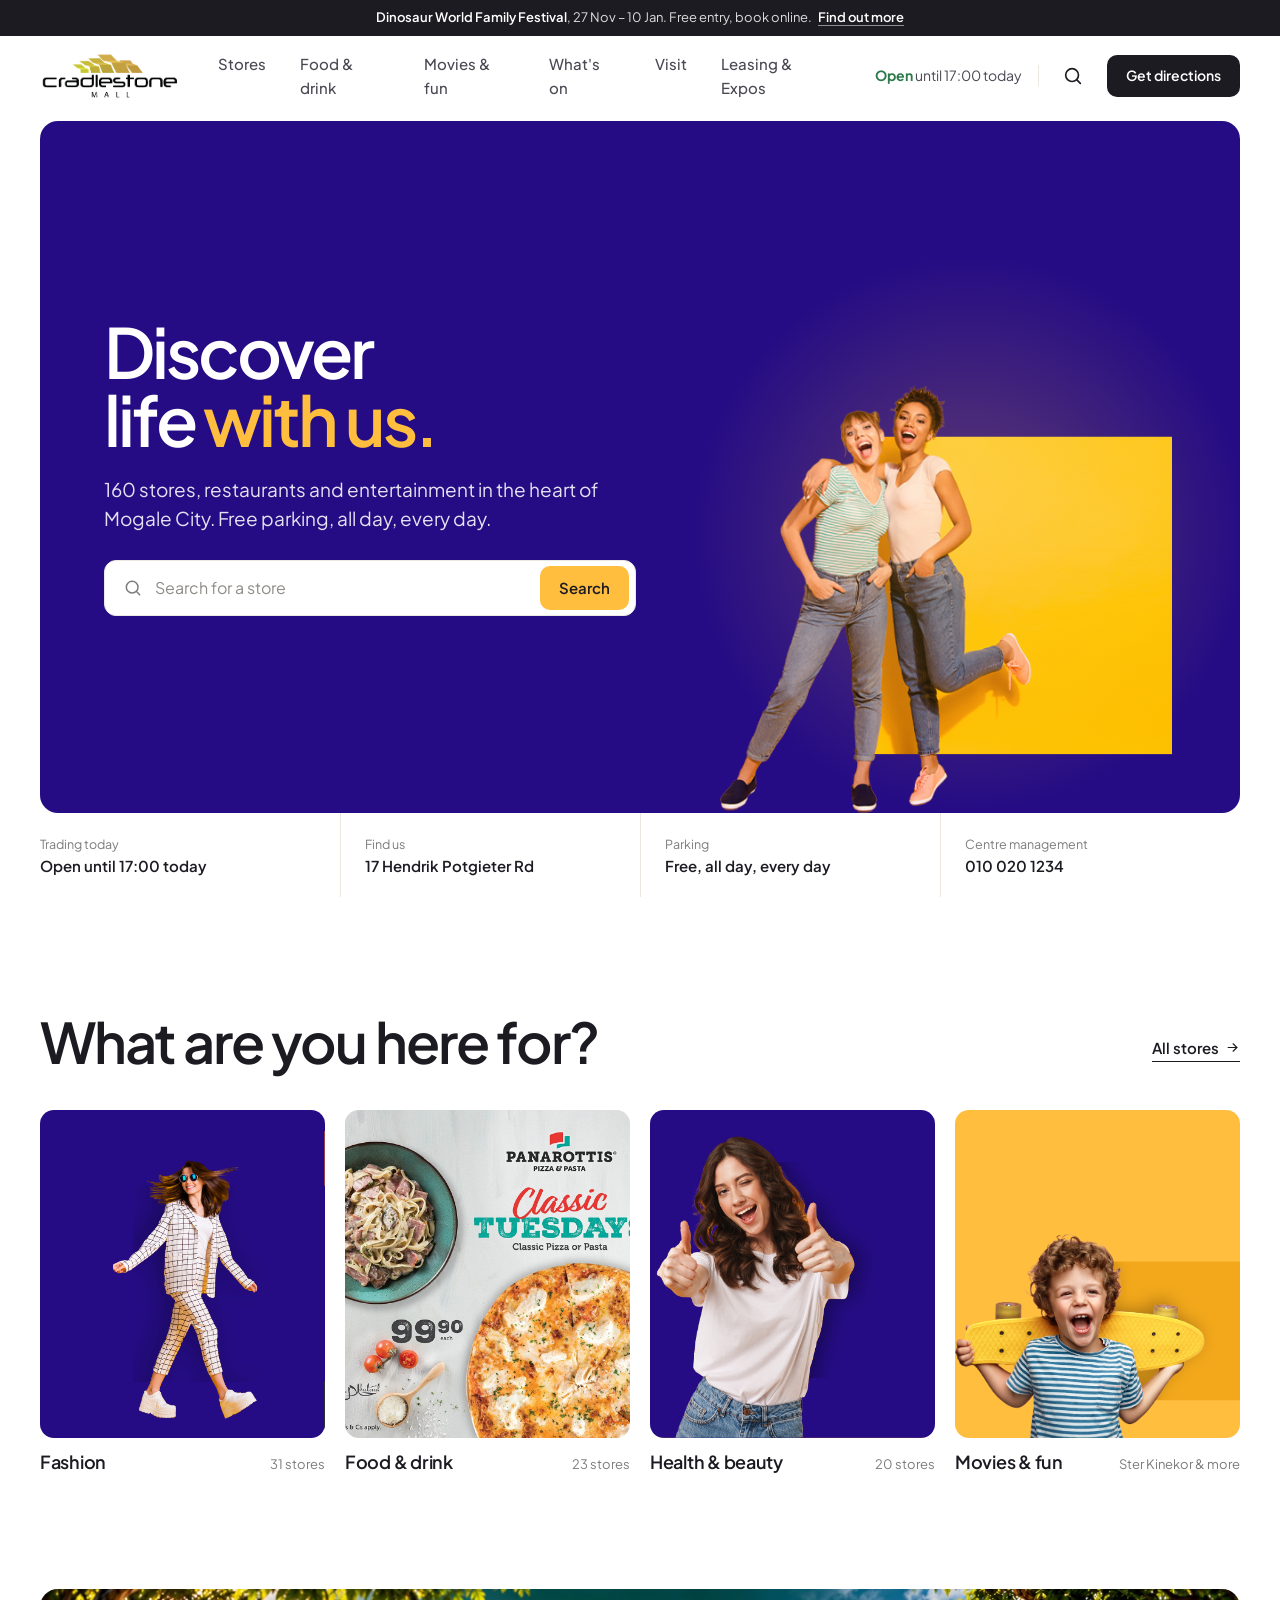
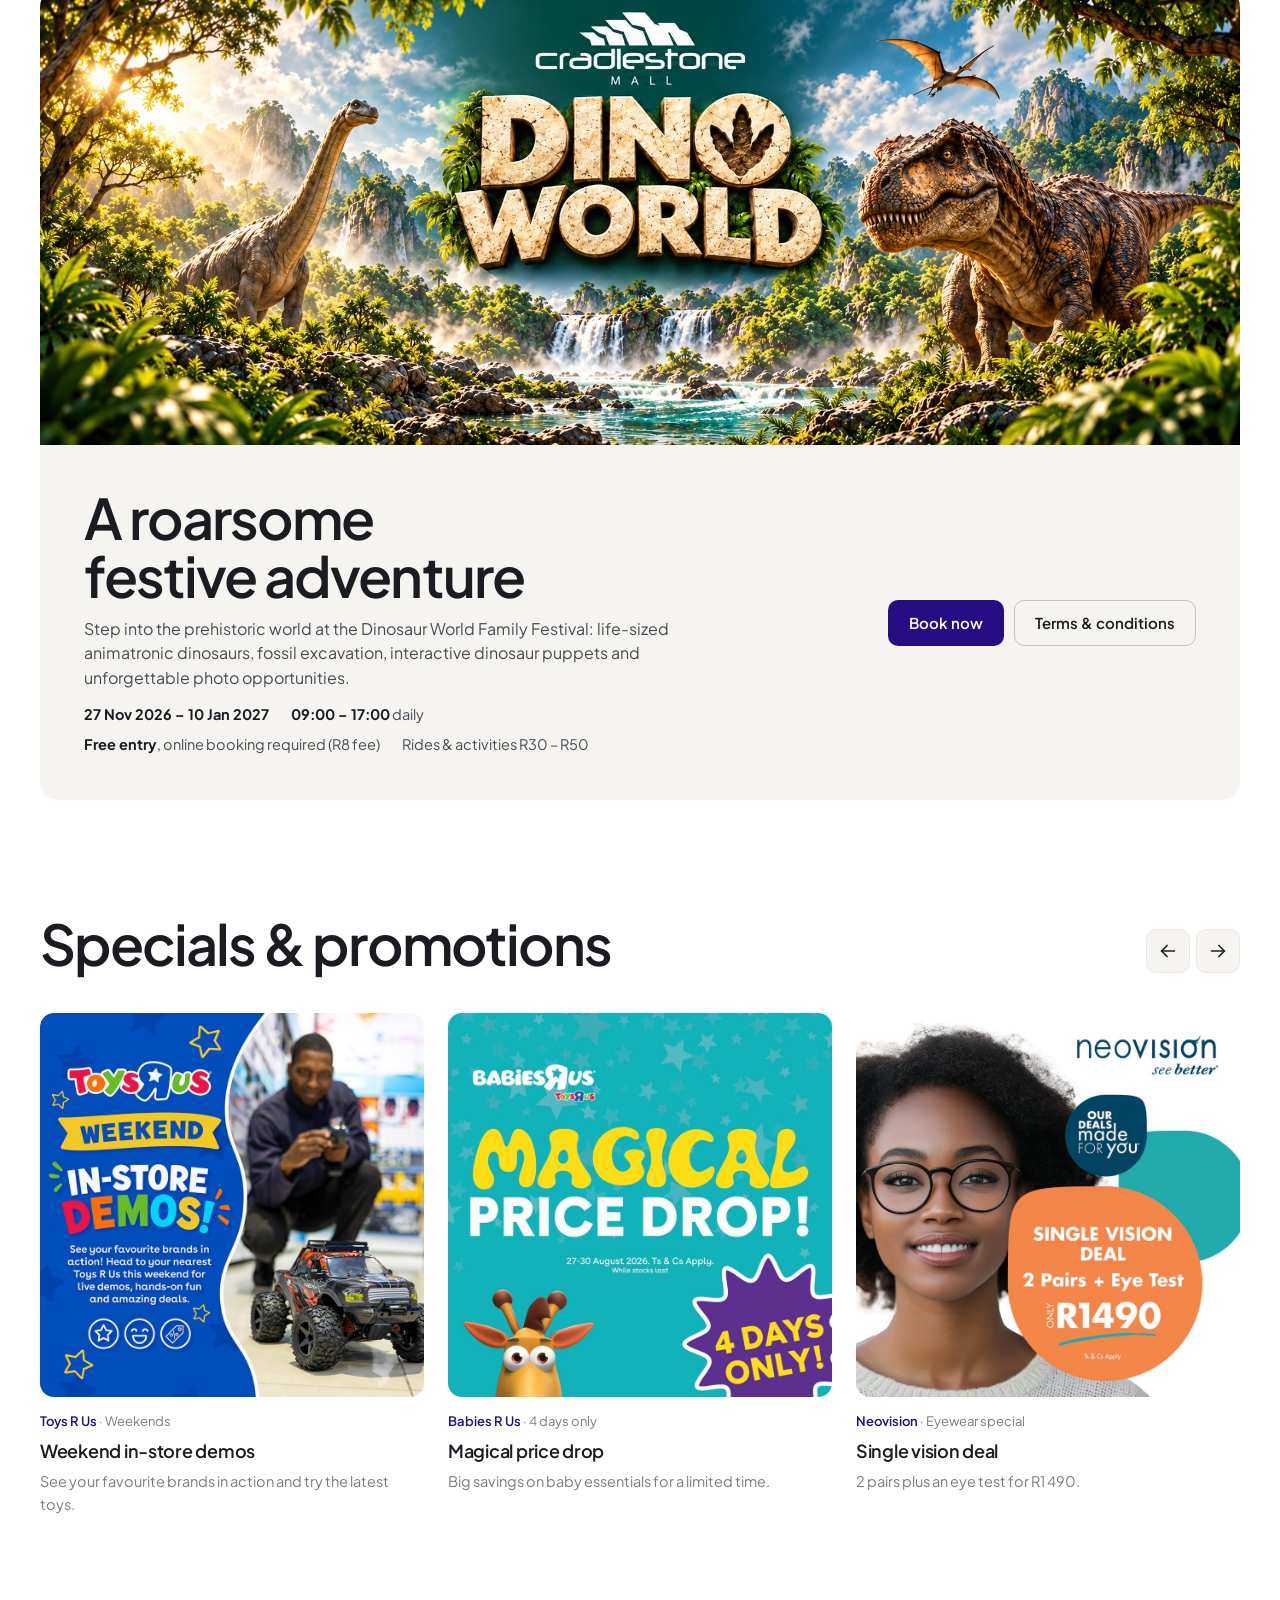
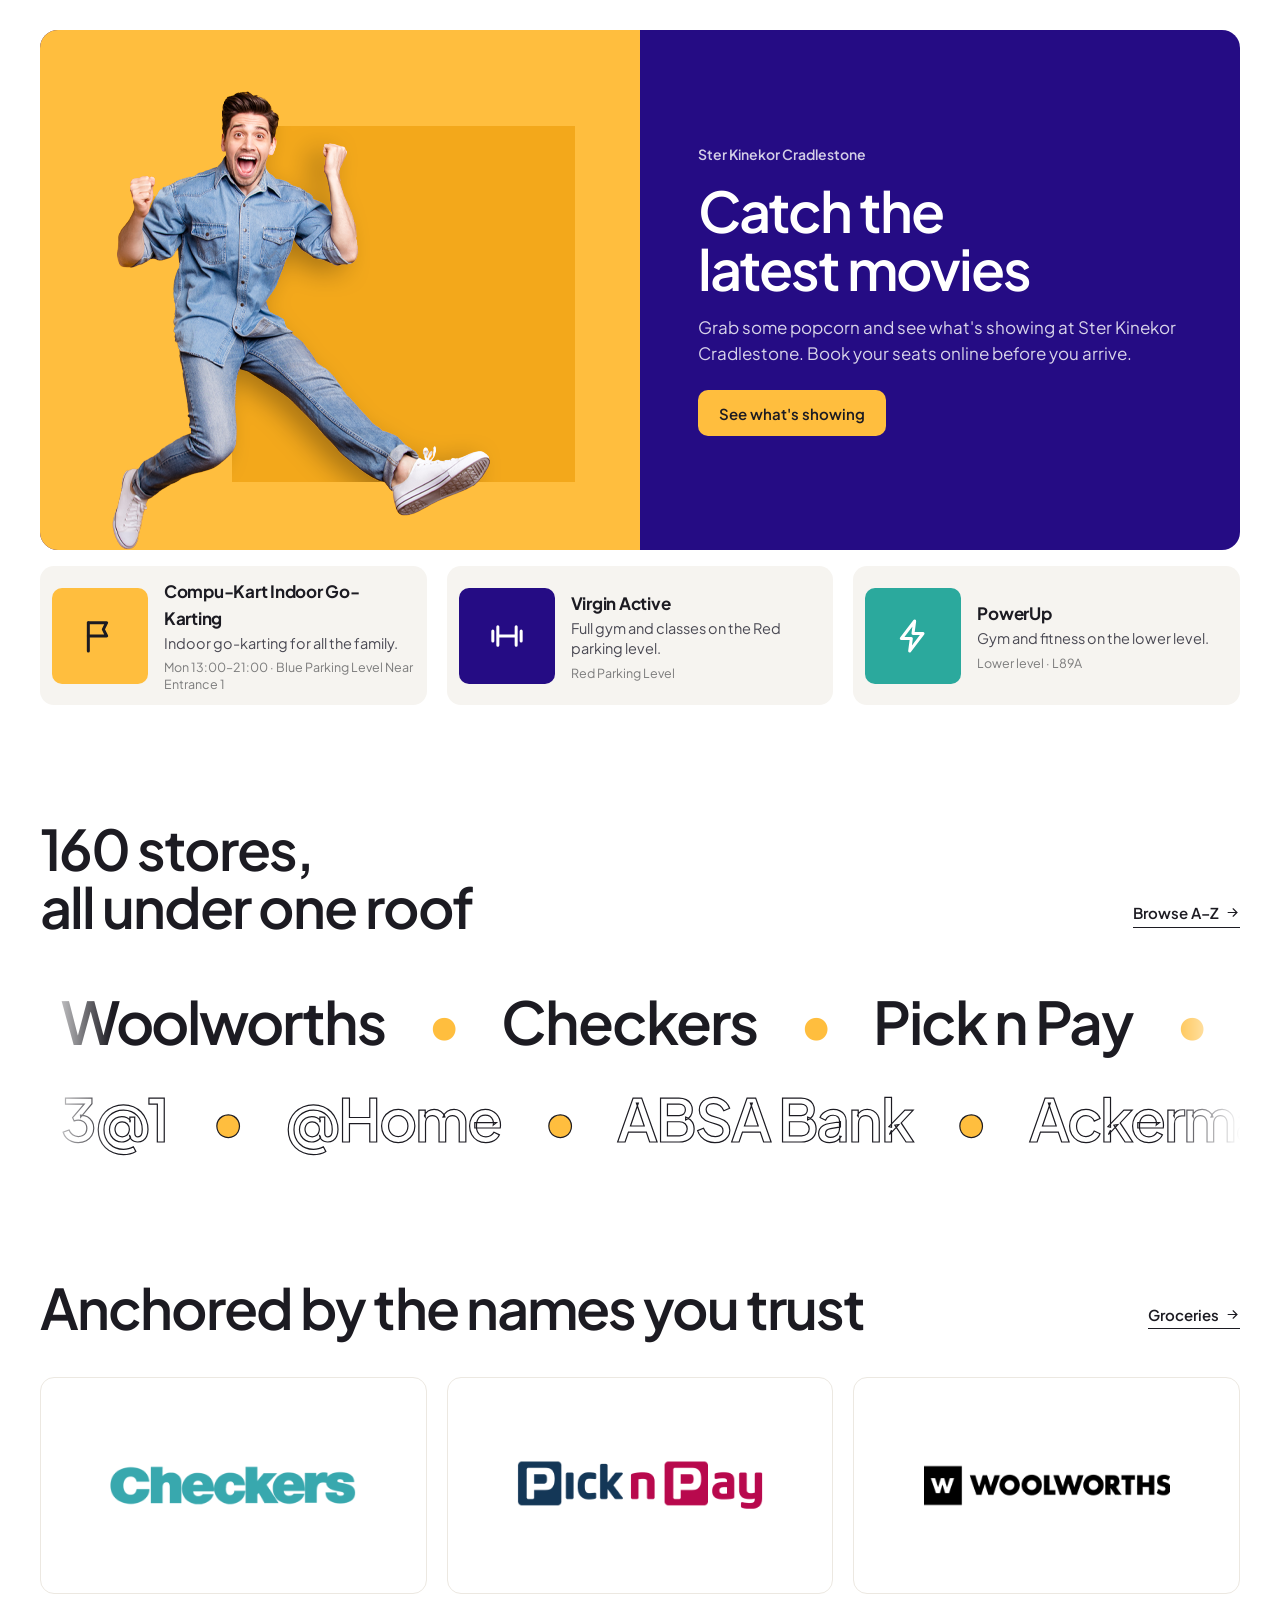
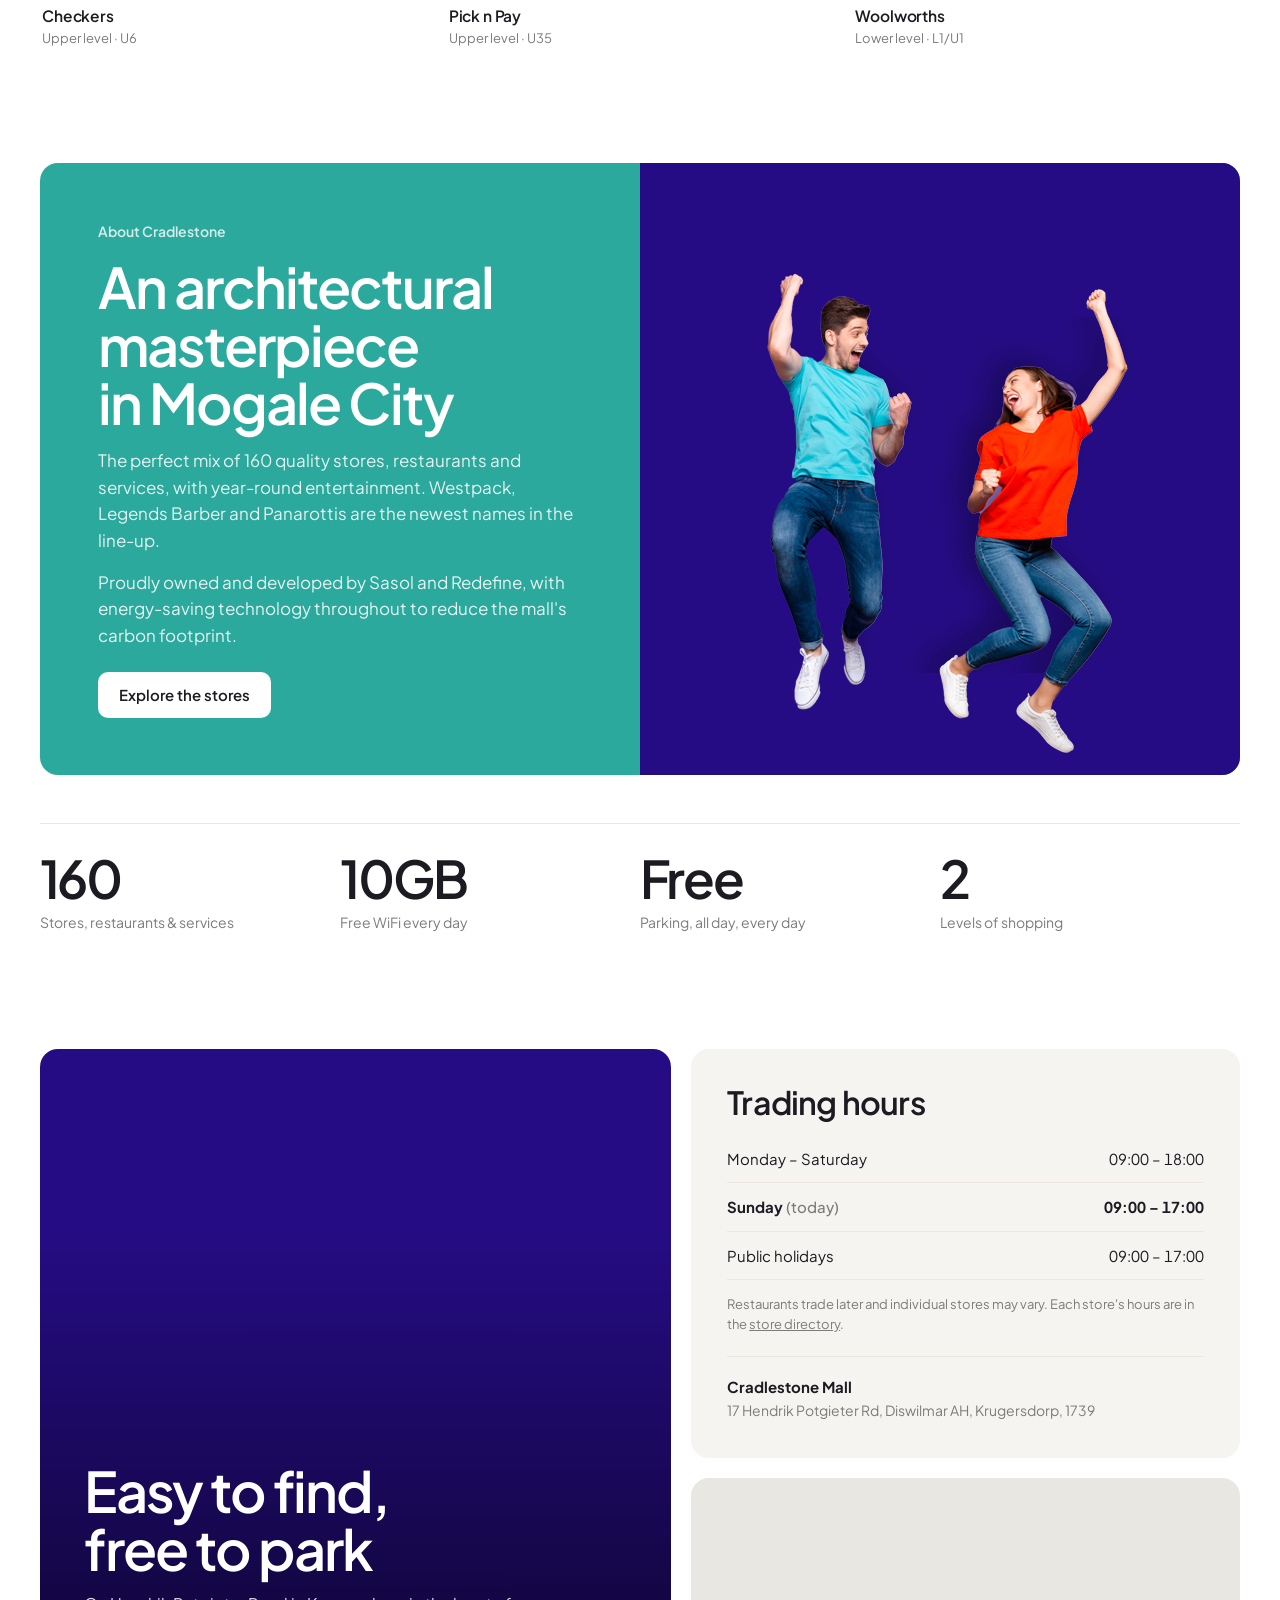
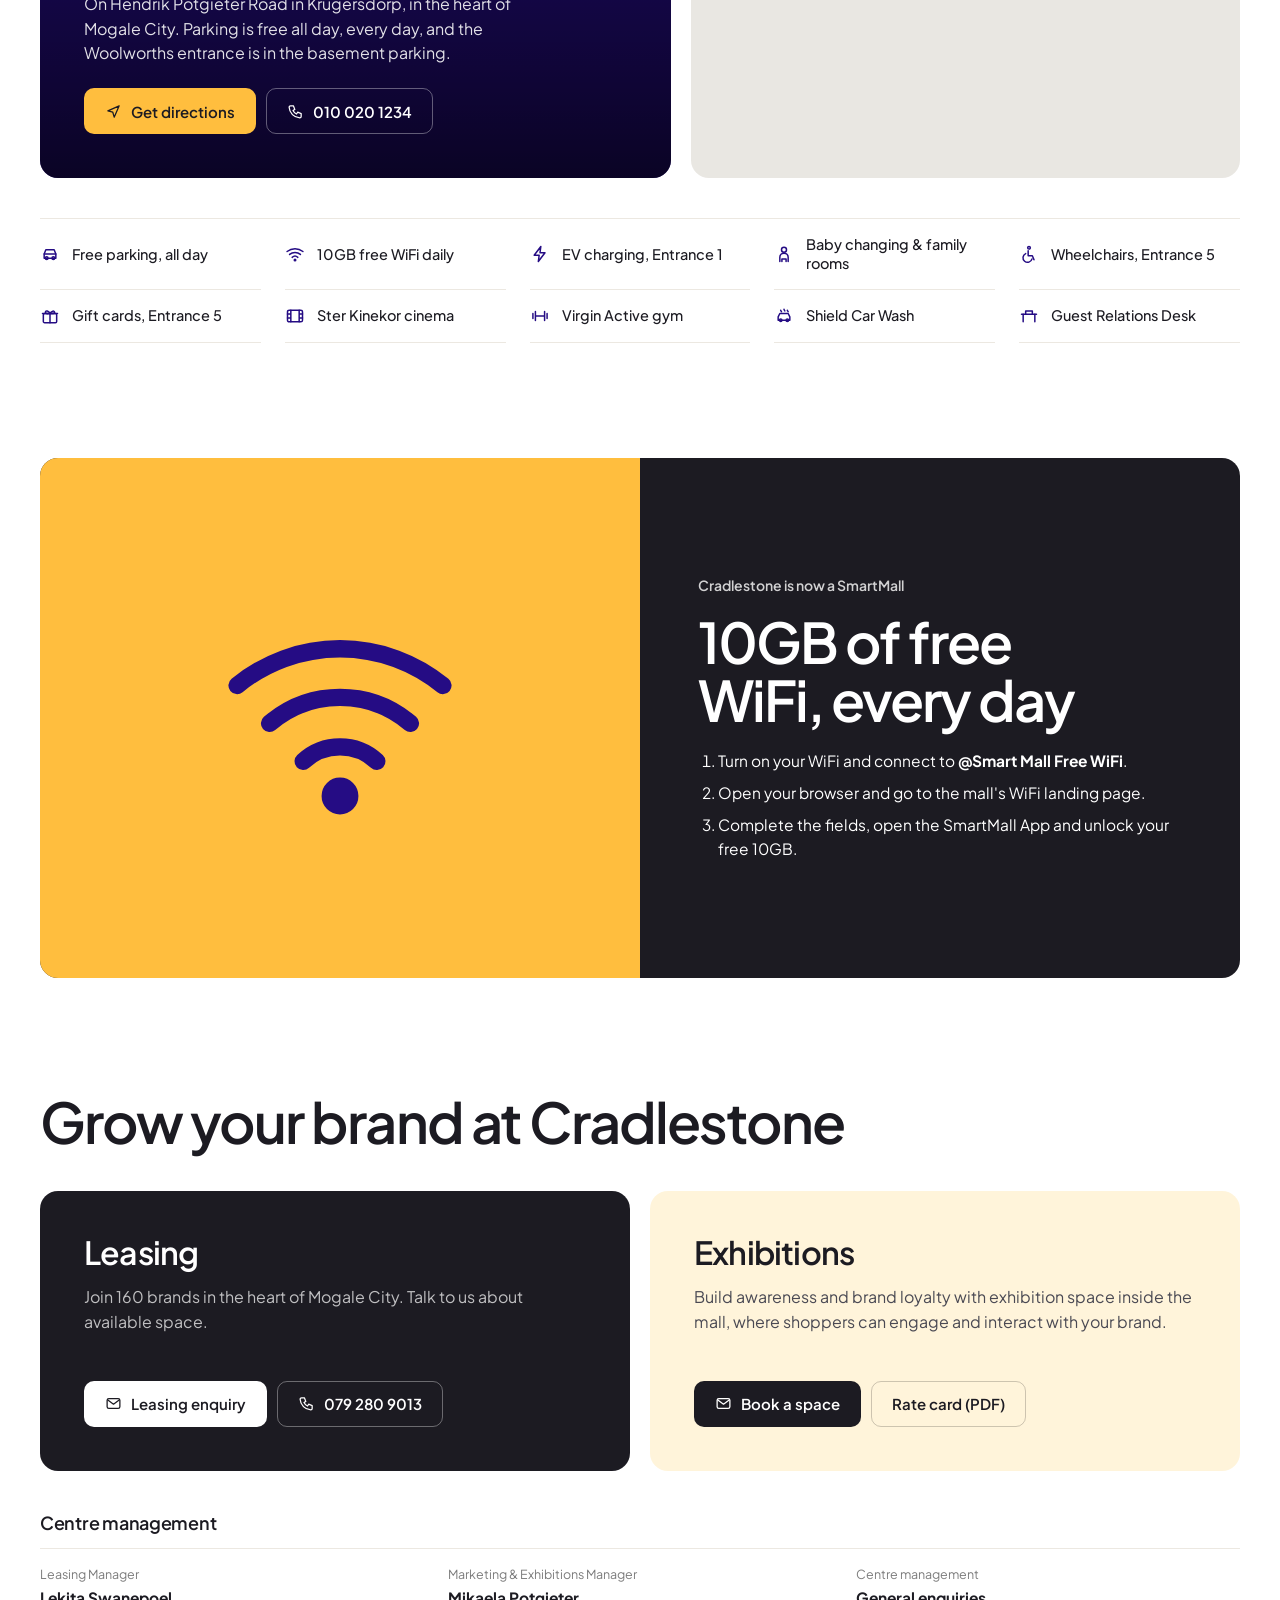
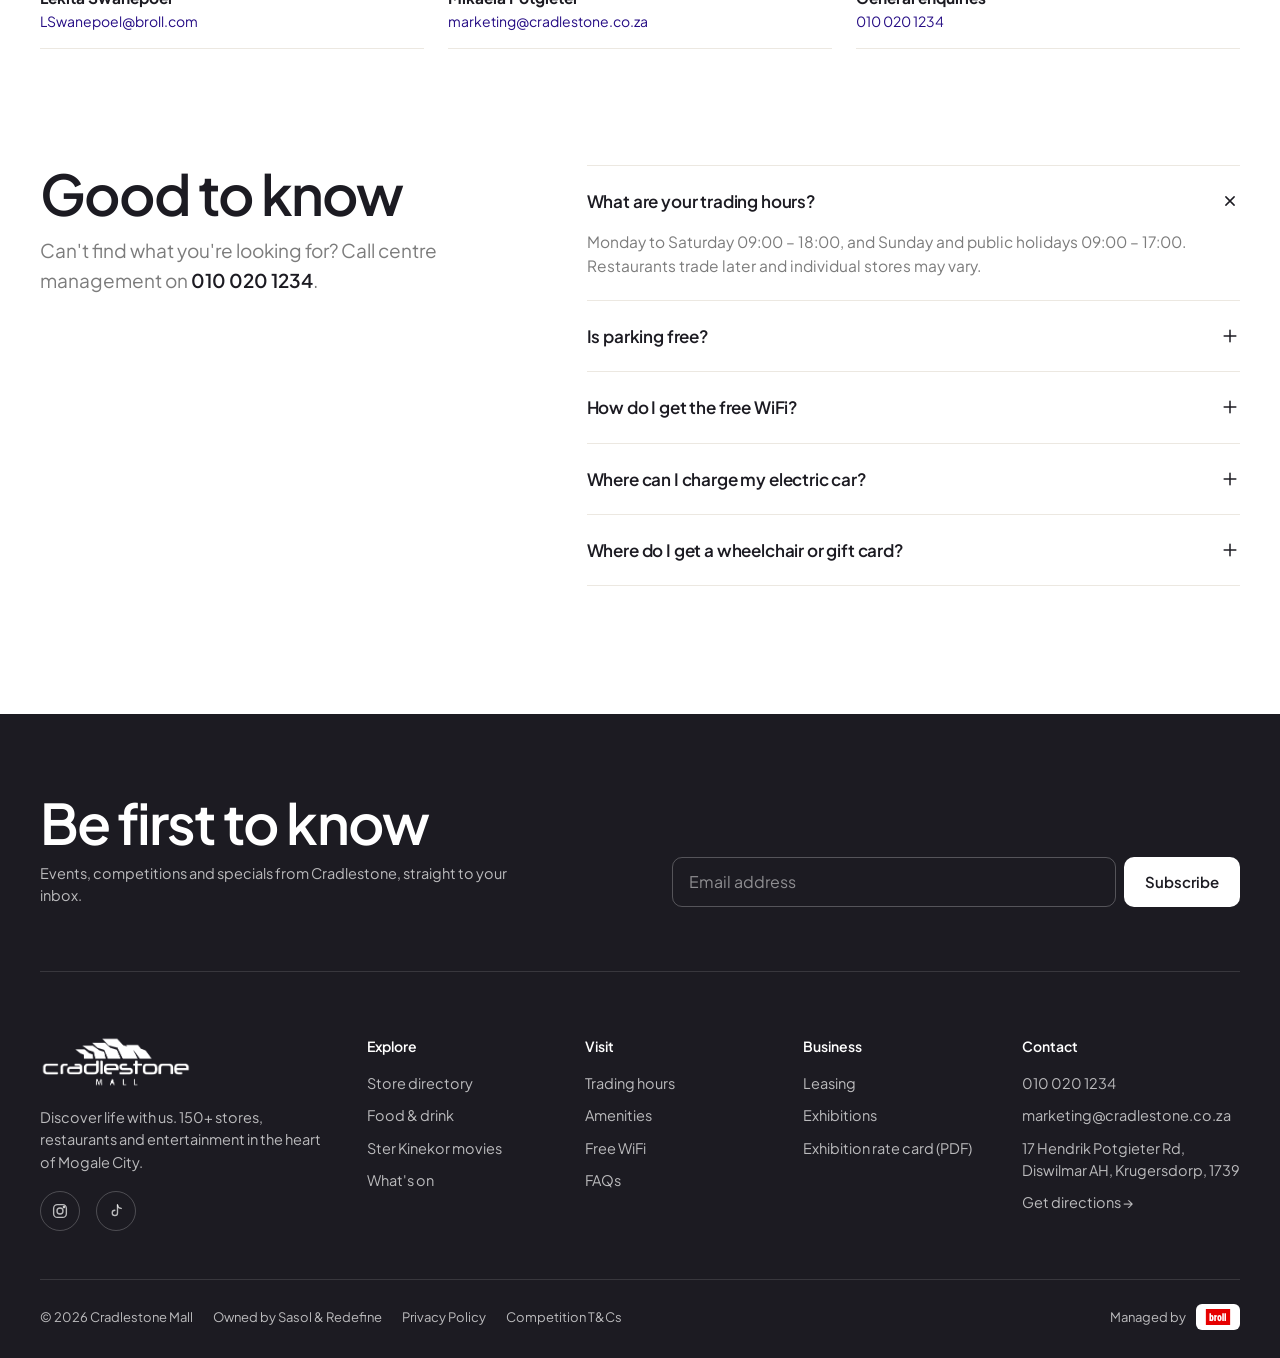
==== index.html @ 7edd3350 "Initial commit" ====
<!doctype html>
<html lang="en-ZA">
<head>
<meta charset="utf-8">
<meta name="viewport" content="width=device-width, initial-scale=1, viewport-fit=cover">
<title>Cradlestone Mall | Discover life with us in Mogale City</title>
<meta name="description" content="Cradlestone Mall in Krugersdorp, Mogale City: 160 stores, restaurants, Ster Kinekor and Virgin Active. Free parking, free WiFi, trading hours, store directory and what's on.">
<meta name="theme-color" content="#FFFFFF">
<link rel="icon" href="assets/brand/favicon.png">
<link rel="preconnect" href="https://fonts.googleapis.com">
<link rel="preconnect" href="https://fonts.gstatic.com" crossorigin>
<link href="https://fonts.googleapis.com/css2?family=Plus+Jakarta+Sans:wght@400;500;600;700&display=swap" rel="stylesheet">
<link rel="stylesheet" href="css/style.css">
<script>document.documentElement.classList.add("js");setTimeout(function(){document.documentElement.classList.add("ready")},1500)</script>
</head>
<body data-page="home">

<main>
  <!-- HERO ---------------------------------------------------------------->
  <section class="hero">
    <div class="wrap">
      <div class="hero-media brand">
        <div class="hero-art"><img src="assets/img/cut-friends-yellow.png" alt="Two friends smiling" fetchpriority="high"></div>
        <div class="hero-copy">
          <h1 class="h-display">Discover life <span class="y">with&nbsp;us.</span></h1>
          <div class="side">
            <p class="lead">160 stores, restaurants and entertainment in the heart of Mogale City. Free parking, all day, every day.</p>
            <div class="hero-search">
              <label class="search-field">
                <i data-i="search"></i>
                <input type="search" placeholder="Search for a store" data-store-search autocomplete="off" aria-label="Search stores">
                <button class="btn btn-yellow" type="button" data-search-go>Search</button>
              </label>
              <div class="results" role="listbox"></div>
            </div>
          </div>
        </div>
      </div>

      <div class="info-row">
        <a href="#visit"><small>Trading today</small><b data-status>Open until 18:00 today</b></a>
        <a href="https://www.google.com/maps/dir/?api=1&destination=Cradlestone+Mall+Krugersdorp" target="_blank" rel="noopener"><small>Find us</small><b>17 Hendrik Potgieter Rd</b></a>
        <a href="#amenities"><small>Parking</small><b>Free, all day, every day</b></a>
        <a href="tel:+27100201234"><small>Centre management</small><b>010 020 1234</b></a>
      </div>
    </div>
  </section>

  <!-- INTENT TILES -------------------------------------------------------->
  <section class="section">
    <div class="wrap">
      <div class="sec-head reveal">
        <h2 class="h-1">What are you here for?</h2>
        <a class="link-arrow" href="stores.html">All stores <i data-i="arrow"></i></a>
      </div>
      <div class="tiles">
        <a class="tile reveal" href="stores.html?cat=Fashion%20%26%20Footwear">
          <div class="img cut c-indigo"><img src="assets/img/cut-fashion-indigo.png" alt="" loading="lazy"></div>
          <div class="body"><h3 class="h-3">Fashion</h3><span class="count" data-count="Fashion & Footwear"></span></div>
        </a>
        <a class="tile reveal" href="stores.html?cat=Food%20%26%20Drink">
          <div class="img"><img src="assets/img/panarottis-tuesdays.jpg" alt="" loading="lazy" style="object-position:30% 60%"></div>
          <div class="body"><h3 class="h-3">Food &amp; drink</h3><span class="count" data-count="Food & Drink"></span></div>
        </a>
        <a class="tile reveal" href="stores.html?cat=Health%20%26%20Beauty">
          <div class="img cut c-indigo"><img src="assets/img/cut-thumbs-indigo.png" alt="" loading="lazy"></div>
          <div class="body"><h3 class="h-3">Health &amp; beauty</h3><span class="count" data-count="Health & Beauty"></span></div>
        </a>
        <a class="tile reveal" href="#play">
          <div class="img cut c-yellow"><img src="assets/img/cut-kid-yellow.png" alt="" loading="lazy"></div>
          <div class="body"><h3 class="h-3">Movies &amp; fun</h3><span class="count">Ster Kinekor &amp; more</span></div>
        </a>
      </div>
    </div>
  </section>

  <!-- DINO WORLD (real event) --------------------------------------------->
  <section class="section" id="dino">
    <div class="wrap">
      <div class="promo-banner reveal">
        <img src="assets/img/dino-world.jpg" alt="Dino World at Cradlestone Mall">
        <div class="row">
          <div style="display:grid;gap:12px">
            <h2 class="h-1">A roarsome festive adventure</h2>
            <p>Step into the prehistoric world at the Dinosaur World Family Festival: life-sized animatronic dinosaurs, fossil excavation, interactive dinosaur puppets and unforgettable photo opportunities.</p>
            <div class="facts"><span><b>27 Nov 2026 – 10 Jan 2027</b></span><span><b>09:00 – 17:00</b> daily</span><span><b>Free entry</b>, online booking required (R8 fee)</span><span>Rides &amp; activities R30 – R50</span></div>
          </div>
          <div class="btns">
            <a class="btn btn-red" href="https://cradlestonemall.co.za/component/content/article/a-roarsome-festive-adventure-awaits?catid=43&amp;Itemid=101" target="_blank" rel="noopener">Book now</a>
            <a class="btn btn-line" href="assets/docs/Cradlestone-Mall_DIno-World_-Terms-Conditions.pdf" target="_blank" rel="noopener">Terms &amp; conditions</a>
          </div>
        </div>
      </div>
    </div>
  </section>

  <!-- WHAT'S ON (promotions) ---------------------------------------------->
  <section class="section" id="whats-on">
    <div class="wrap">
      <div class="sec-head reveal">
        <h2 class="h-1">Specials &amp; promotions</h2>
        <div class="rail-nav">
          <button class="icon-btn" data-rail="-1" aria-label="Previous"><i data-i="arrowL"></i></button>
          <button class="icon-btn" data-rail="1" aria-label="Next"><i data-i="arrow"></i></button>
        </div>
      </div>
      <div class="rail" id="eventsRail"></div>
    </div>
  </section>

  <!-- MOVIES & FUN -------------------------------------------------------->
  <section class="section" id="play">
    <div class="wrap">
      <div class="split indigo reveal">
        <div class="media art c-yellow"><img src="assets/img/cut-jump-yellow.png" alt="" loading="lazy"></div>
        <div class="copy">
          <span class="kicker">Ster Kinekor Cradlestone</span>
          <h2 class="h-1">Catch the latest movies</h2>
          <p>Grab some popcorn and see what's showing at Ster Kinekor Cradlestone. Book your seats online before you arrive.</p>
          <div class="btns"><a class="btn btn-yellow" href="https://movies.sterkinekor.com/program?location=cradlestone" target="_blank" rel="noopener">See what's showing</a></div>
        </div>
      </div>
      <div class="play-grid" id="playGrid" style="margin-top:16px"></div>
    </div>
  </section>

  <!-- STORE NAMES ---------------------------------------------------------->
  <section class="section">
    <div class="wrap">
      <div class="sec-head reveal">
        <h2 class="h-1">160 stores,<br>all under one roof</h2>
        <a class="link-arrow" href="stores.html">Browse A–Z <i data-i="arrow"></i></a>
      </div>
      <div class="names reveal">
        <div class="names-track" id="namesA"></div>
        <div class="names-track rev" id="namesB"></div>
      </div>
    </div>
  </section>

  <!-- ANCHORS ------------------------------------------------------------->
  <section class="section">
    <div class="wrap">
      <div class="sec-head reveal">
        <h2 class="h-1">Anchored by the names you trust</h2>
        <a class="link-arrow" href="stores.html?cat=Groceries%20%26%20Department">Groceries <i data-i="arrow"></i></a>
      </div>
      <div class="store-grid" id="featured"></div>
    </div>
  </section>

  <!-- STORY ---------------------------------------------------------------->
  <section class="section">
    <div class="wrap">
      <div class="split teal rev reveal">
        <div class="media art c-indigo"><img src="assets/img/cut-duo-indigo.png" alt="" loading="lazy"></div>
        <div class="copy">
          <span class="kicker">About Cradlestone</span>
          <h2 class="h-1">An architectural masterpiece in Mogale City</h2>
          <p>The perfect mix of 160 quality stores, restaurants and services, with year-round entertainment. Westpack, Legends Barber and Panarottis are the newest names in the line-up.</p>
          <p>Proudly owned and developed by Sasol and Redefine, with energy-saving technology throughout to reduce the mall's carbon footprint.</p>
          <div class="btns"><a class="btn btn-white" href="stores.html">Explore the stores</a></div>
        </div>
      </div>
      <div class="stats reveal">
        <div class="stat"><div class="n">160</div><div class="l">Stores, restaurants &amp; services</div></div>
        <div class="stat"><div class="n">10GB</div><div class="l">Free WiFi every day</div></div>
        <div class="stat"><div class="n">Free</div><div class="l">Parking, all day, every day</div></div>
        <div class="stat"><div class="n">2</div><div class="l">Levels of shopping</div></div>
      </div>
    </div>
  </section>

  <!-- VISIT --------------------------------------------------------------->
  <section class="section" id="visit">
    <div class="wrap">
      <div class="visit">
        <div class="visit-hero reveal" style="background:var(--red)">
          <h2 class="h-1">Easy to find,<br>free to park</h2>
          <p>On Hendrik Potgieter Road in Krugersdorp, in the heart of Mogale City. Parking is free all day, every day, and the Woolworths entrance is in the basement parking.</p>
          <div class="btns">
            <a class="btn btn-yellow" href="https://www.google.com/maps/dir/?api=1&destination=Cradlestone+Mall+Krugersdorp" target="_blank" rel="noopener"><i data-i="nav"></i>Get directions</a>
            <a class="btn btn-ghost-w" href="tel:+27100201234"><i data-i="phone"></i>010 020 1234</a>
          </div>
        </div>
        <div class="visit-card reveal">
          <h3 class="h-2">Trading hours</h3>
          <table class="hours" id="hoursTable">
            <tr data-days="1,2,3,4,5,6"><td>Monday – Saturday</td><td>09:00 – 18:00</td></tr>
            <tr data-days="0"><td>Sunday</td><td>09:00 – 17:00</td></tr>
            <tr><td>Public holidays</td><td>09:00 – 17:00</td></tr>
          </table>
          <p class="hours-note">Restaurants trade later and individual stores may vary. Each store's hours are in the <a href="stores.html" style="text-decoration:underline">store directory</a>.</p>
          <div class="addr"><b>Cradlestone Mall</b><span>17 Hendrik Potgieter Rd, Diswilmar AH, Krugersdorp, 1739</span></div>
        </div>
        <div class="map reveal">
          <iframe title="Map of Cradlestone Mall" loading="lazy" referrerpolicy="no-referrer-when-downgrade" src="https://www.google.com/maps?q=Cradlestone+Mall,+Krugersdorp&amp;output=embed"></iframe>
        </div>
      </div>

      <div class="amenities reveal" id="amenities">
        <div class="amenity"><i data-i="car"></i>Free parking, all day</div>
        <div class="amenity"><i data-i="wifi"></i>10GB free WiFi daily</div>
        <div class="amenity"><i data-i="bolt"></i>EV charging, Entrance 1</div>
        <div class="amenity"><i data-i="baby"></i>Baby changing &amp; family rooms</div>
        <div class="amenity"><i data-i="wheel"></i>Wheelchairs, Entrance 5</div>
        <div class="amenity"><i data-i="gift"></i>Gift cards, Entrance 5</div>
        <div class="amenity"><i data-i="film"></i>Ster Kinekor cinema</div>
        <div class="amenity"><i data-i="gym"></i>Virgin Active gym</div>
        <div class="amenity"><i data-i="wash"></i>Shield Car Wash</div>
        <div class="amenity"><i data-i="desk"></i>Guest Relations Desk</div>
      </div>
    </div>
  </section>

  <!-- WIFI ---------------------------------------------------------------->
  <section class="section" id="wifi">
    <div class="wrap">
      <div class="split charcoal reveal">
        <div class="media" style="background:var(--yellow);display:grid;place-items:center;min-height:320px">
          <svg class="big-icon" viewBox="0 0 24 24" fill="none" stroke="currentColor" stroke-width="1.6" stroke-linecap="round" stroke-linejoin="round" aria-hidden="true"><path d="M2.5 9a15 15 0 0 1 19 0"/><path d="M5.5 12.5a10 10 0 0 1 13 0"/><path d="M8.6 16a5 5 0 0 1 6.8 0"/><circle cx="12" cy="19.2" r=".9" fill="currentColor"/></svg>
        </div>
        <div class="copy">
          <span class="kicker">Cradlestone is now a SmartMall</span>
          <h2 class="h-1">10GB of free WiFi, every day</h2>
          <ol class="steps">
            <li>Turn on your WiFi and connect to <b>@Smart Mall Free WiFi</b>.</li>
            <li>Open your browser and go to the mall's WiFi landing page.</li>
            <li>Complete the fields, open the SmartMall App and unlock your free 10GB.</li>
          </ol>
        </div>
      </div>
    </div>
  </section>

  <!-- BUSINESS ------------------------------------------------------------>
  <section class="section" id="business">
    <div class="wrap">
      <div class="sec-head reveal"><h2 class="h-1">Grow your brand at Cradlestone</h2></div>
      <div class="biz">
        <div class="biz-card lease reveal">
          <h3 class="h-2">Leasing</h3>
          <p>Join 160 brands in the heart of Mogale City. Talk to us about available space.</p>
          <div class="contact">
            <a class="btn btn-white" href="mailto:LSwanepoel@broll.com"><i data-i="mail"></i>Leasing enquiry</a>
            <a class="btn btn-ghost-w" href="tel:+27792809013"><i data-i="phone"></i>079 280 9013</a>
          </div>
        </div>
        <div class="biz-card expo reveal">
          <h3 class="h-2">Exhibitions</h3>
          <p>Build awareness and brand loyalty with exhibition space inside the mall, where shoppers can engage and interact with your brand.</p>
          <div class="contact">
            <a class="btn btn-ink" href="mailto:marketing@cradlestone.co.za"><i data-i="mail"></i>Book a space</a>
            <a class="btn btn-line" href="https://cradlestonemall.co.za/images/Exhibition%20Rates.pdf" target="_blank" rel="noopener">Rate card (PDF)</a>
          </div>
        </div>
      </div>
      <div class="team reveal">
        <h3 class="h-3">Centre management</h3>
        <div class="team-grid" style="grid-template-columns:repeat(auto-fit,minmax(240px,1fr))">
          <a href="mailto:LSwanepoel@broll.com"><small>Leasing Manager</small><b>Lekita Swanepoel</b><span>LSwanepoel@broll.com</span></a>
          <a href="mailto:marketing@cradlestone.co.za"><small>Marketing &amp; Exhibitions Manager</small><b>Mikaela Potgieter</b><span>marketing@cradlestone.co.za</span></a>
          <a href="tel:+27100201234"><small>Centre management</small><b>General enquiries</b><span>010 020 1234</span></a>
        </div>
      </div>
    </div>
  </section>

  <!-- FAQ ----------------------------------------------------------------->
  <section class="section" id="faq">
    <div class="wrap faq-wrap">
      <div class="reveal" style="display:flex;flex-direction:column;gap:14px">
        <h2 class="h-1">Good to know</h2>
        <p class="lead">Can't find what you're looking for? Call centre management on <a href="tel:+27100201234" style="color:var(--ink);font-weight:600">010 020 1234</a>.</p>
      </div>
      <div class="faq reveal">
        <details open><summary>What are your trading hours?<i data-i="plus"></i></summary><p>Monday to Saturday 09:00 – 18:00, and Sunday and public holidays 09:00 – 17:00. Restaurants trade later and individual stores may vary.</p></details>
        <details><summary>Is parking free?<i data-i="plus"></i></summary><p>Yes. Parking is free all day, every day. The Woolworths entrance is in the basement parking.</p></details>
        <details><summary>How do I get the free WiFi?<i data-i="plus"></i></summary><p>Connect to "@Smart Mall Free WiFi", open the landing page in your browser, complete the fields and unlock 10GB of free data a day in the SmartMall App.</p></details>
        <details><summary>Where can I charge my electric car?<i data-i="plus"></i></summary><p>The EV charging unit is at Entrance 1. It offers AC and DC charging, is powered by Jaguar and suits all electric cars.</p></details>
        <details><summary>Where do I get a wheelchair or gift card?<i data-i="plus"></i></summary><p>Both are at the Guest Relations Desk at Entrance 5. Gift cards are sold Monday to Sunday, 09:00 – 16:00.</p></details>
      </div>
    </div>
  </section>
</main>

<script src="js/data.js"></script>
<script>
/* Specials & promotions: real promo artwork from the current site (most carry Aug–Oct 2026 dates) */
window.GA_EVENTS = [
  { tag: 'Toys R Us', title: 'Weekend in-store demos', date: 'Weekends', text: 'See your favourite brands in action and try the latest toys.', img: 'assets/promos/toysrus-demos.jpg', q: 'toys' },
  { tag: 'Babies R Us', title: 'Magical price drop', date: '4 days only', text: 'Big savings on baby essentials for a limited time.', img: 'assets/promos/babiesrus-magical.jpg', q: 'babies' },
  { tag: 'Neovision', title: 'Single vision deal', date: 'Eyewear special', text: '2 pairs plus an eye test for R1 490.', img: 'assets/promos/neovision-single.jpg', q: 'neovision' },
  { tag: 'Trappers', title: 'Get 20% off all Merrell footwear', date: 'Outdoor', text: 'And stand a chance to win an additional pair.', img: 'assets/promos/merrell.jpg', q: 'trappers' },
  { tag: 'Trappers', title: 'Up to 40% off Stanley', date: 'Outdoor', text: 'Gear up for your next adventure.', img: 'assets/promos/stanley.jpg', q: 'trappers' },
  { tag: 'The Crazy Store', title: 'Quality crafts at crazy prices', date: 'Crafts & art', text: 'Paint, crayons and craft supplies for less.', img: 'assets/promos/crazy-store.jpg', q: 'crazy' },
];
</script>
<script src="js/main.js"></script>
<script>
(function () {
  const S = window.GA_STORES, I = window.GA_ICON, st = window.GA_STATUS();
  const by = n => S.find(s => s.name === n);
  const pick = names => names.map(by).filter(Boolean);
  const where = s => /^[ULF]\d/i.test(s.shop) ? [s.level, s.shop].filter(Boolean).join(' · ') : (s.shop || s.level);
  document.querySelectorAll('[data-count]').forEach(el => { el.textContent = S.filter(s => s.cat === el.dataset.count).length + ' stores'; });

  // promotions
  const rail = document.getElementById('eventsRail');
  rail.innerHTML = GA_EVENTS.map(e => `
    <a class="event promo" href="stores.html?q=${encodeURIComponent(e.q)}">
      <div class="img"><img src="${e.img}" alt="" loading="lazy"></div>
      <span class="kicker"><b>${e.tag}</b> · ${e.date}</span>
      <h3 class="h-3">${e.title}</h3>
      <p>${e.text}</p>
    </a>`).join('');
  document.querySelectorAll('[data-rail]').forEach(b => b.addEventListener('click', () => { const c = rail.firstElementChild, gap = parseFloat(getComputedStyle(rail).columnGap) || 0; rail.scrollBy({ left: +b.dataset.rail * (c.offsetWidth + gap), behavior: 'smooth' }); }));

  // entertainment
  const play = [
    ['Compu-Kart Indoor Go-Karting', 'Indoor go-karting for all the family.', 'flag', 'yellow'],
    ['Virgin Active', 'Full gym and classes on the Red parking level.', 'gym', ''],
    ['PowerUp', 'Gym and fitness on the lower level.', 'bolt', 'teal'],
  ];
  document.getElementById('playGrid').innerHTML = play.map(([n, d, ic, c]) => { const s = by(n); if (!s) return '';
    const h = (s.hours || '').split(';')[0];
    return `<a class="play reveal in" href="stores.html?store=${s.id}">
      <div class="logo-tile icon ${c}">${I(ic)}</div>
      <div><b>${s.name}</b><p>${d}</p><small>${h ? h + ' · ' : ''}${where(s)}</small></div>
    </a>`; }).join('');

  // store-name marquee (two rows)
  const names = S.map(s => s.name);
  const half = Math.ceil(names.length / 2);
  const row = (list) => list.map(n => { const s = by(n); return `<a href="stores.html?store=${s.id}">${n}</a>`; }).join('');
  const dup = html => html + html.replace(/<a /g, '<a aria-hidden="true" tabindex="-1" ');
  const pickRow = ['Woolworths','Checkers','Pick n Pay','Cotton On','Mr Price','Foschini','Truworths','Totalsports','Starbucks','Spur','Doppio Zero','Ster Kinekor','Virgin Active','Incredible Connection','Clicks','Dis-Chem','Typo','Factorie'].filter(by);
  const rest = names.filter(n => !pickRow.includes(n)).slice(0, 22);
  document.getElementById('namesA').innerHTML = dup(row(pickRow));
  document.getElementById('namesB').innerHTML = dup(row(rest));

  // anchors (wordmarks from their site)
  const anchors = [['Checkers', 'assets/brand/checkers.png'], ['Pick n Pay', 'assets/brand/pick-n-pay.png'], ['Woolworths', 'assets/brand/woolworths.png']];
  document.getElementById('featured').innerHTML = anchors.map(([n, img]) => { const s = by(n); if (!s) return '';
    return `<a class="store reveal in" href="stores.html?store=${s.id}">
      <div class="logo-tile wordmark"><img src="${img}" alt="${s.name}" loading="lazy"></div>
      <div class="meta"><b>${s.name}</b><small>${where(s) || s.cat}</small></div>
    </a>`; }).join('') + (by('Virgin Active') ? '' : '');

  // today in hours table
  document.querySelectorAll('#hoursTable tr[data-days]').forEach(tr => tr.classList.toggle('today', tr.dataset.days.split(',').map(Number).includes(st.day)));
})();
</script>
</body>
</html>
---- css/style.css ----
/* ==========================================================================
   Cradlestone Mall — website mockup v1 (built on the Greenacres/Greenstone system)
   Light, clean, mobile-first. Brand: logo red + sage + charcoal.
   ========================================================================== */

:root {
  --bg: #FFFFFF;
  --surface: #FFFFFF;
  --ink: #1C1B22;
  --ink-2: #4A4953;
  --muted: #7C7C7C;
  --line: #ECE8E1;
  --red: #250C84;
  --red-dark: #1A0866;
  --sage: #FFBE3E;
  --sage-soft: #FFF4DA;
  --sage-deep: #250C84;
  --open: #2C7A4B;

  --r-lg: 18px;
  --r-md: 14px;
  --r-sm: 10px;
  --r-btn: 10px;

  --pad: clamp(16px, 4vw, 40px);
  --max: 1700px;
  --hdr: 64px;
  --shadow: 0 1px 2px rgba(27,26,25,.05), 0 6px 18px rgba(27,26,25,.06);
  --shadow-lg: 0 2px 6px rgba(27,26,25,.06), 0 20px 50px rgba(27,26,25,.12);

  --font: "Plus Jakarta Sans", system-ui, -apple-system, "Segoe UI", sans-serif;
  --ease: cubic-bezier(.2,.7,.2,1);
}
@media (min-width: 1024px) { :root { --hdr: 80px; } }

*, *::before, *::after { box-sizing: border-box; }
html { -webkit-text-size-adjust: 100%; scroll-behavior: smooth; scroll-padding-top: 90px; }
html, body { overflow-x: clip; }
body {
  margin: 0; background: var(--bg); color: var(--ink);
  font-family: var(--font); font-size: 16px; line-height: 1.55;
  -webkit-font-smoothing: antialiased; text-rendering: optimizeLegibility;
}
img { display: block; max-width: 100%; height: auto; }
a { color: inherit; text-decoration: none; }
button, input { font: inherit; color: inherit; }
button { cursor: pointer; background: none; border: 0; padding: 0; }
:focus-visible { outline: 2px solid var(--ink); outline-offset: 3px; border-radius: 4px; }
.sr-only { position: absolute; width: 1px; height: 1px; overflow: hidden; clip: rect(0 0 0 0); white-space: nowrap; }

.wrap { width: 100%; max-width: var(--max); margin: 0 auto; padding: 0 var(--pad); }
.section { padding: clamp(64px, 9vw, 120px) 0 0; }

/* Type ------------------------------------------------------------------- */
.h-display { font-size: clamp(40px, 6.6vw, 92px); line-height: .98; letter-spacing: -.045em; font-weight: 600; margin: 0; text-wrap: balance; }
.h-1 { font-size: clamp(30px, 4.6vw, 56px); line-height: 1.03; letter-spacing: -.035em; font-weight: 600; margin: 0; text-wrap: balance; }
.h-2 { font-size: clamp(24px, 2.8vw, 32px); line-height: 1.12; letter-spacing: -.025em; font-weight: 600; margin: 0; }
.h-3 { font-size: 18px; line-height: 1.3; letter-spacing: -.015em; font-weight: 600; margin: 0; }
.lead { font-size: clamp(16.5px, 1.5vw, 19px); color: var(--muted); max-width: 46ch; margin: 0; text-wrap: pretty; }
.muted { color: var(--muted); }
.red { color: var(--red); }

/* Buttons ---------------------------------------------------------------- */
.btn {
  display: inline-flex; align-items: center; justify-content: center; gap: 9px;
  height: 46px; padding: 0 20px; border-radius: var(--r-btn);
  font-weight: 600; font-size: 15px; white-space: nowrap; border: 1px solid transparent;
  transition: background .2s, color .2s, border-color .2s;
}
.btn svg { width: 17px; height: 17px; flex: none; }
.btn-red { background: var(--red); color: #fff; }
.btn-red:hover { background: var(--red-dark); }
.btn-ink { background: var(--ink); color: #fff; }
.btn-ink:hover { background: #000; }
.btn-line { background: transparent; border-color: rgba(27,26,25,.22); }
.btn-line:hover { border-color: var(--ink); }
.btn-white { background: #fff; color: var(--ink); }
.btn-white:hover { background: #F0EFEC; }
.btn-ghost-w { color: #fff; border-color: rgba(255,255,255,.35); }
.btn-ghost-w:hover { border-color: #fff; }
.link-arrow { display: inline-flex; align-items: center; gap: 6px; font-weight: 600; font-size: 15px; border-bottom: 1px solid currentColor; padding-bottom: 2px; }
.link-arrow svg { width: 15px; height: 15px; transition: transform .2s var(--ease); }
.link-arrow:hover svg { transform: translateX(3px); }

/* Open/closed status (plain text, no pill) ------------------------------- */
.status { font-size: 14px; color: var(--ink-2); white-space: nowrap; }
.status .st { font-weight: 700; }
.status .st.open { color: var(--open); }
.status .st.closed { color: var(--red); }

/* Announcement bar ------------------------------------------------------- */
.announce { background: var(--ink); color: rgba(255,255,255,.85); font-size: 13px; text-align: center; padding: 9px var(--pad); line-height: 1.35; }
.announce strong { color: #fff; font-weight: 600; }
.announce a { color: #fff; font-weight: 600; text-decoration: underline; text-underline-offset: 3px; text-decoration-color: rgba(255,255,255,.5); margin-left: 4px; }

/* Header ----------------------------------------------------------------- */
.header { position: sticky; top: 0; z-index: 50; background: var(--bg); border-bottom: 1px solid transparent; transition: border-color .2s; }
.header.scrolled { border-bottom-color: var(--line); }
.header-in { display: flex; align-items: center; gap: 24px; height: var(--hdr); }
.logo { display: block; flex: none; }
.logo img { height: 44px; width: auto; }
.nav { display: none; gap: 30px; margin: 0 auto; }
.nav a { font-size: 15px; font-weight: 500; color: var(--ink-2); padding: 6px 0; border-bottom: 1.5px solid transparent; transition: border-color .2s, color .2s; }
.nav a:hover { color: var(--ink); border-bottom-color: var(--ink); }
.nav a.active { color: var(--ink); border-bottom-color: var(--red); }
.header-actions { display: flex; align-items: center; gap: 6px; margin-left: auto; }
.header .status { display: none; margin-right: 14px; }
.icon-btn { width: 44px; height: 44px; border-radius: var(--r-btn); display: grid; place-items: center; transition: background .2s; }
.icon-btn:hover { background: rgba(27,26,25,.06); }
.icon-btn svg { width: 22px; height: 22px; }
@media (min-width: 1024px) {
  .nav { display: flex; }
  .menu-btn { display: none; }
  .header .status { display: inline; }
  .logo img { height: 50px; }
}

/* Menu + search overlays ------------------------------------------------- */
.sheet-backdrop { position: fixed; inset: 0; z-index: 90; background: rgba(27,26,25,.45); opacity: 0; pointer-events: none; transition: opacity .3s; }
.menu {
  position: fixed; inset: 0; z-index: 100; background: var(--bg);
  display: flex; flex-direction: column; padding: 0 var(--pad) calc(24px + env(safe-area-inset-bottom));
  opacity: 0; pointer-events: none; transition: opacity .25s; overflow-y: auto;
}
.menu.open { opacity: 1; pointer-events: auto; }
.menu-top { display: flex; align-items: center; justify-content: space-between; height: var(--hdr); flex: none; }
.menu-links { list-style: none; margin: 12px 0 0; padding: 0; }
.menu-links a { display: flex; align-items: center; justify-content: space-between; padding: 15px 0; border-bottom: 1px solid var(--line); font-size: 26px; font-weight: 600; letter-spacing: -.03em; }
.menu-links a svg { width: 20px; height: 20px; color: var(--muted); }
.menu-info { margin-top: 28px; font-size: 15px; display: grid; gap: 4px; }
.menu-info .status { font-size: 15px; }
.menu-actions { display: grid; grid-template-columns: 1fr 1fr; gap: 10px; margin-top: 20px; }
html.locked { overflow: hidden; }

/* Mobile bottom bar (docked) --------------------------------------------- */
.tabbar {
  position: fixed; left: 0; right: 0; bottom: 0; z-index: 40;
  display: grid; grid-template-columns: repeat(4, 1fr);
  background: var(--surface); border-top: 1px solid var(--line);
  padding: 4px 4px calc(4px + env(safe-area-inset-bottom));
  transition: transform .3s var(--ease);
}
.tabbar.hide { transform: translateY(105%); }
.tabbar a { display: flex; flex-direction: column; align-items: center; gap: 2px; padding: 7px 4px; font-size: 11px; font-weight: 600; color: var(--muted); }
.tabbar a svg { width: 22px; height: 22px; }
.tabbar a.active { color: var(--red); }
@media (min-width: 1024px) { .tabbar { display: none; } }
@media (max-width: 1023px) { body { padding-bottom: 64px; } }

/* Hero (image-led, text on image) ---------------------------------------- */
.hero { padding-top: 4px; }
.hero-media {
  position: relative; border-radius: var(--r-lg); overflow: hidden; background: #4a4743; color: #fff;
  height: calc(100svh - var(--hdr) - 168px); min-height: 420px; max-height: 900px;
  display: flex; flex-direction: column; justify-content: flex-end;
}
.hero-media > picture, .hero-media > picture img { position: absolute; inset: 0; width: 100%; height: 100%; }
.hero-media > picture img { object-fit: cover; object-position: 50% 40%; }
.hero-media::after { content: ""; position: absolute; inset: 0; background: linear-gradient(180deg, rgba(0,0,0,0) 30%, rgba(0,0,0,.25) 55%, rgba(0,0,0,.68)); pointer-events: none; }
.hero-copy { position: relative; z-index: 2; padding: 24px 18px 18px; display: grid; gap: 16px; }
.hero-copy .h-display { font-size: clamp(34px, 9.8vw, 56px); }
.hero-copy .lead { color: rgba(255,255,255,.88); }
.hero-search { position: relative; width: 100%; max-width: 520px; }
@media (min-width: 1024px) {
  /* desktop: leave room for announce bar (~36px) + info row (~80px) so the info row is always above the fold */
  .hero-media { height: calc(100svh - var(--hdr) - 128px); min-height: 440px; justify-content: center; }
  .hero-media::after { background: linear-gradient(180deg, rgba(0,0,0,.18), rgba(0,0,0,.42) 50%, rgba(0,0,0,.5)); }
  .hero-copy { padding: 48px; justify-items: center; text-align: center; gap: 22px; }
  .hero-copy .h-display { font-size: clamp(56px, 5.4vw, 96px); max-width: 13ch; }
  .hero-copy .side { display: grid; gap: 26px; justify-items: center; width: 100%; }
  .hero-copy .lead { text-align: center; }
  .hero-search { max-width: 580px; }
  .hero .results { top: calc(100% + 6px); bottom: auto; }
}

.search-field {
  display: flex; align-items: center; gap: 10px; height: 56px; padding: 0 6px 0 18px;
  background: var(--surface); color: var(--ink); border-radius: 12px; border: 1px solid var(--line);
  transition: border-color .2s;
}
.search-field:focus-within { border-color: var(--ink); }
.search-field > svg { width: 20px; height: 20px; color: var(--muted); flex: none; }
.search-field input { flex: 1; min-width: 0; width: 100%; border: 0; outline: 0; background: none; font-size: 16px; height: 100%; }
.search-field input::placeholder { color: #8E8C86; }
.search-field .btn { height: 44px; padding: 0 18px; }
.results {
  position: absolute; top: calc(100% + 6px); left: 0; right: 0; z-index: 20; color: var(--ink);
  background: var(--surface); border-radius: var(--r-md); box-shadow: var(--shadow-lg); padding: 6px;
  text-align: left; max-height: 360px; overflow-y: auto; display: none;
}
.hero .results { top: auto; bottom: calc(100% + 6px); }
@media (min-width: 1024px) { .hero .results { top: calc(100% + 6px); bottom: auto; } }
.results.show { display: block; }
.result { display: flex; align-items: center; gap: 14px; padding: 8px; border-radius: 10px; }
.result:hover, .result.hl { background: var(--bg); }
.result .lg { width: 56px; height: 36px; border-radius: 6px; background: #fff; border: 1px solid var(--line); display: grid; place-items: center; overflow: hidden; flex: none; }
.result .lg img { width: 100%; height: 100%; object-fit: contain; }
.result b { display: block; font-size: 15px; font-weight: 600; }
.result small { color: var(--muted); font-size: 13px; }
.result .shop { margin-left: auto; font-size: 13px; color: var(--muted); white-space: nowrap; }
.results .empty { padding: 14px; color: var(--muted); font-size: 14.5px; }
.results .all { justify-content: center; font-weight: 600; font-size: 14px; }

/* Quick info row (typographic) ------------------------------------------- */
.info-row { display: grid; grid-template-columns: 1fr 1fr; border-bottom: 1px solid var(--line); }
.info-row > a { padding: 18px 4px 18px 0; display: grid; gap: 2px; border-top: 1px solid var(--line); }
.info-row > a:nth-child(odd) { padding-right: 12px; }
.info-row small { font-size: 12.5px; color: var(--muted); }
.info-row b { font-size: 15px; font-weight: 600; line-height: 1.3; }
.info-row > a:hover b { text-decoration: underline; text-underline-offset: 3px; }
@media (min-width: 1024px) {
  .info-row { grid-template-columns: repeat(4, 1fr); border-bottom: 0; }
  .info-row > a { padding: 22px 24px; border-top: 0; border-left: 1px solid var(--line); }
  .info-row > a:first-child { border-left: 0; padding-left: 0; }
}

/* Section heads ---------------------------------------------------------- */
.sec-head { display: flex; align-items: flex-end; justify-content: space-between; gap: 20px; margin-bottom: clamp(24px, 3.5vw, 40px); }
.sec-head .link-arrow { flex: none; margin-bottom: 8px; }
.sec-head p { margin: 12px 0 0; }

/* Intent tiles ----------------------------------------------------------- */
.tiles { display: grid; grid-template-columns: 1fr 1fr; gap: 12px; }
.tile { display: flex; flex-direction: column; gap: 12px; min-width: 0; }
.tile .img { aspect-ratio: 4 / 4.6; border-radius: var(--r-md); overflow: hidden; background: var(--sage-soft); }
.tile .img img { width: 100%; height: 100%; object-fit: cover; transition: transform .7s var(--ease); }
.tile:hover .img img { transform: scale(1.035); }
.tile .body { display: flex; align-items: baseline; justify-content: space-between; gap: 8px; }
.tile .count { font-size: 13px; color: var(--muted); white-space: nowrap; }
.tile:hover .h-3 { text-decoration: underline; text-underline-offset: 4px; text-decoration-thickness: 1.5px; }
@media (min-width: 768px) { .tiles { grid-template-columns: repeat(4, 1fr); gap: 20px; } }

/* What's on carousel ----------------------------------------------------- */
.rail {
  display: grid; grid-auto-flow: column; grid-auto-columns: 80%; gap: 14px;
  overflow-x: auto; scroll-snap-type: x mandatory; scrollbar-width: none;
  margin: 0 calc(var(--pad) * -1); padding: 0 var(--pad) 4px; scroll-padding: 0 var(--pad);
}
.rail::-webkit-scrollbar { display: none; }
.rail > * { scroll-snap-align: start; min-width: 0; }
@media (min-width: 640px) { .rail { grid-auto-columns: 46%; gap: 20px; } }
@media (min-width: 1024px) { .rail { margin: 0; padding: 0; scroll-padding: 0; grid-auto-columns: calc((100% - 48px) / 3); gap: 24px; } }
.rail-nav { display: none; gap: 6px; }
.rail-nav .icon-btn { border: 1px solid var(--line); }
@media (min-width: 1024px) { .rail-nav { display: flex; } }

.event { display: flex; flex-direction: column; gap: 14px; }
.event .img { aspect-ratio: 4 / 3; border-radius: var(--r-md); overflow: hidden; background: var(--sage-soft); }
.event .img img { width: 100%; height: 100%; object-fit: cover; transition: transform .7s var(--ease); }
.event:hover .img img { transform: scale(1.035); }
.event .kicker { font-size: 13px; color: var(--muted); }
.event .kicker b { color: var(--red); font-weight: 600; }
.event .h-3 { margin-top: -6px; }
.event:hover .h-3 { text-decoration: underline; text-underline-offset: 4px; text-decoration-thickness: 1.5px; }
.event p { margin: -6px 0 0; color: var(--muted); font-size: 14.5px; }

/* Brand marquee (two rows) ----------------------------------------------- */
.brands { overflow: hidden; position: relative; display: grid; gap: 14px; border-radius: var(--r-md); }
.brands { -webkit-mask-image: linear-gradient(90deg, transparent, #000 6%, #000 94%, transparent); mask-image: linear-gradient(90deg, transparent, #000 6%, #000 94%, transparent); }
.brands-track { display: flex; align-items: center; gap: 14px; width: max-content; animation: marquee 70s linear infinite; }
.brands-track.rev { animation-direction: reverse; animation-duration: 80s; }
.brands:hover .brands-track { animation-play-state: paused; }
.brands-track a { display: grid; place-items: center; width: clamp(150px, 13vw, 250px); aspect-ratio: 16 / 9; background: var(--surface); border-radius: var(--r-sm); }
.brands-track img { width: 100%; height: 100%; object-fit: contain; }
@keyframes marquee { to { transform: translateX(-50%); } }
@media (prefers-reduced-motion: reduce) { .brands-track { animation: none; } }

/* Store cards ------------------------------------------------------------ */
.store-grid { display: grid; grid-template-columns: 1fr 1fr; gap: 12px; }
@media (min-width: 768px) { .store-grid { grid-template-columns: repeat(3, 1fr); gap: 16px; } }
@media (min-width: 1100px) { .store-grid { grid-template-columns: repeat(4, 1fr); gap: 20px; } }
.store { min-width: 0; display: flex; flex-direction: column; gap: 12px; text-align: left; width: 100%; }
.store .logo-tile { aspect-ratio: 16 / 10; border-radius: var(--r-md); background: var(--surface); display: grid; place-items: center; overflow: hidden; transition: box-shadow .25s; }
.store:hover .logo-tile { box-shadow: var(--shadow); }
.store .logo-tile img { width: 100%; height: 100%; object-fit: contain; }
.store .meta { display: grid; gap: 2px; padding: 0 2px; }
.store .meta b { font-size: 15.5px; font-weight: 600; letter-spacing: -.01em; line-height: 1.25; }
.store:hover .meta b { text-decoration: underline; text-underline-offset: 3px; }
.store .meta small { font-size: 13px; color: var(--muted); }
.store .meta .new { color: var(--red); font-weight: 600; }

/* Story + stats ---------------------------------------------------------- */
.story { display: grid; gap: 28px; align-items: center; }
.story-media { border-radius: var(--r-lg); overflow: hidden; aspect-ratio: 4 / 3; }
.story-media img { width: 100%; height: 100%; object-fit: cover; }
.story-copy { display: flex; flex-direction: column; gap: 18px; }
.story-copy p { margin: 0; color: var(--ink-2); font-size: 16.5px; max-width: 52ch; }
@media (min-width: 1024px) { .story { grid-template-columns: 1.05fr 1fr; gap: 80px; } .story-media { aspect-ratio: 5 / 4; } }
.stats { display: grid; grid-template-columns: 1fr 1fr; margin-top: 48px; border-top: 1px solid var(--line); }
.stat { padding: 22px 12px 4px 0; }
.stat .n { font-size: clamp(32px, 4.4vw, 52px); font-weight: 600; letter-spacing: -.04em; line-height: 1; }
.stat .l { margin-top: 8px; color: var(--muted); font-size: 14px; }
@media (min-width: 1024px) { .stats { grid-template-columns: repeat(4, 1fr); } .stat { padding: 28px 24px 0 0; } }

/* Visit ------------------------------------------------------------------ */
.visit { display: grid; gap: 14px; }
.visit-hero { position: relative; border-radius: var(--r-lg); overflow: hidden; min-height: 440px; color: #fff; display: flex; flex-direction: column; justify-content: flex-end; padding: clamp(24px, 4vw, 44px); }
.visit-hero > img { position: absolute; inset: 0; width: 100%; height: 100%; object-fit: cover; }
.visit-hero::before { content: ""; position: absolute; inset: 0; background: linear-gradient(180deg, rgba(0,0,0,0) 25%, rgba(0,0,0,.72)); z-index: 1; }
.visit-hero > *:not(img) { position: relative; z-index: 2; }
.visit-hero p { margin: 14px 0 22px; max-width: 40ch; color: rgba(255,255,255,.88); }
.visit-hero .btns { display: flex; flex-wrap: wrap; gap: 10px; }
.visit-card { background: var(--surface); border-radius: var(--r-lg); padding: clamp(22px, 3vw, 36px); }
.hours { width: 100%; border-collapse: collapse; margin-top: 14px; }
.hours td { padding: 12px 0; border-bottom: 1px solid var(--line); font-size: 15px; }
.hours td:last-child { text-align: right; font-variant-numeric: tabular-nums; }
.hours tr.today td { font-weight: 700; }
.hours tr.today td:first-child::after { content: " (today)"; font-weight: 500; color: var(--muted); }
.hours-note { font-size: 13px; color: var(--muted); margin: 14px 0 0; }
.addr { margin-top: 22px; padding-top: 18px; border-top: 1px solid var(--line); font-size: 15px; }
.addr b { display: block; }
.addr span { color: var(--muted); font-size: 14px; }
.map { border-radius: var(--r-lg); overflow: hidden; background: #e9e7e2; min-height: 300px; position: relative; }
.map iframe { position: absolute; inset: 0; width: 100%; height: 100%; border: 0; filter: grayscale(.35); }
@media (min-width: 1024px) { .visit { grid-template-columns: 1.15fr 1fr; gap: 20px; } .visit-hero { grid-row: span 2; min-height: 640px; } }

.amenities { display: grid; grid-template-columns: 1fr 1fr; margin-top: 40px; border-top: 1px solid var(--line); }
.amenity { display: flex; align-items: center; gap: 12px; padding: 16px 8px 16px 0; border-bottom: 1px solid var(--line); font-size: 14.5px; font-weight: 500; line-height: 1.3; }
.amenity svg { width: 20px; height: 20px; color: var(--sage-deep); flex: none; }
@media (min-width: 768px) { .amenities { grid-template-columns: repeat(3, 1fr); column-gap: 24px; } }
@media (min-width: 1100px) { .amenities { grid-template-columns: repeat(5, 1fr); } }

/* Business --------------------------------------------------------------- */
.biz { display: grid; gap: 14px; }
.biz-card { border-radius: var(--r-lg); padding: clamp(24px, 3.5vw, 44px); display: flex; flex-direction: column; gap: 14px; min-height: 280px; min-width: 0; }
.biz-card p { margin: 0; max-width: 44ch; }
.biz-card .contact { margin-top: auto; display: flex; flex-wrap: wrap; gap: 10px; padding-top: 12px; }
.biz-card.lease { background: var(--ink); color: #fff; }
.biz-card.lease p { color: rgba(255,255,255,.72); }
.biz-card.expo { background: var(--sage-soft); }
.biz-card.expo p { color: var(--ink-2); }
@media (min-width: 900px) { .biz { grid-template-columns: 1fr 1fr; gap: 20px; } }

/* FAQ -------------------------------------------------------------------- */
.faq-wrap { display: grid; gap: 28px; }
@media (min-width: 1024px) { .faq-wrap { grid-template-columns: 1fr 1.4fr; gap: 80px; } }
.faq { border-top: 1px solid var(--line); }
.faq details { border-bottom: 1px solid var(--line); }
.faq summary { list-style: none; cursor: pointer; display: flex; align-items: center; justify-content: space-between; gap: 16px; padding: 22px 0; font-weight: 600; font-size: 17px; letter-spacing: -.01em; }
.faq summary::-webkit-details-marker { display: none; }
.faq summary svg { width: 20px; height: 20px; flex: none; transition: transform .3s var(--ease); }
.faq details[open] summary svg { transform: rotate(45deg); }
.faq details p { margin: -6px 0 0; padding: 0 0 22px; color: var(--muted); font-size: 15.5px; max-width: 62ch; }

/* Footer (incl. newsletter) ---------------------------------------------- */
.footer { background: var(--ink); color: rgba(255,255,255,.7); margin-top: clamp(72px, 10vw, 128px); padding: clamp(48px, 7vw, 80px) 0 28px; font-size: 14.5px; }
.footer a:hover { color: #fff; }
.f-news { display: grid; gap: 20px; padding-bottom: clamp(40px, 6vw, 64px); margin-bottom: clamp(40px, 6vw, 64px); border-bottom: 1px solid rgba(255,255,255,.12); }
.f-news h2 { color: #fff; }
.f-news p { margin: 10px 0 0; max-width: 44ch; }
.f-news form { display: flex; gap: 8px; align-self: end; }
.f-news input { flex: 1; min-width: 0; height: 50px; border-radius: var(--r-btn); border: 1px solid rgba(255,255,255,.25); background: transparent; color: #fff; padding: 0 16px; font-size: 16px; outline: 0; }
.f-news input::placeholder { color: rgba(255,255,255,.5); }
.f-news input:focus { border-color: #fff; }
.f-news .btn { height: 50px; }
@media (min-width: 1024px) { .f-news { grid-template-columns: 1fr 1fr; gap: 64px; align-items: end; } }
@media (max-width: 420px) { .f-news form { flex-direction: column; } }
.f-grid { display: grid; gap: 36px; grid-template-columns: 1fr 1fr; }
.f-brand { grid-column: 1 / -1; display: flex; flex-direction: column; gap: 18px; }
.f-brand img { height: 60px; width: auto; align-self: flex-start; }
.f-brand p { margin: 0; max-width: 34ch; }
.f-col h4 { color: #fff; font-size: 14px; margin: 0 0 14px; font-weight: 600; }
.f-col ul { list-style: none; padding: 0; margin: 0; display: flex; flex-direction: column; gap: 10px; }
.socials { display: flex; gap: 16px; }
.socials a { display: inline-flex; align-items: center; gap: 8px; }
.socials svg { width: 18px; height: 18px; }
.f-bottom { margin-top: 48px; padding-top: 24px; border-top: 1px solid rgba(255,255,255,.12); display: flex; flex-wrap: wrap; gap: 18px 28px; align-items: center; justify-content: space-between; font-size: 13px; }
.f-bottom .legal { display: flex; flex-wrap: wrap; gap: 8px 20px; }
.f-bottom .gp img { height: 34px; width: auto; opacity: .9; }
@media (min-width: 900px) { .f-grid { grid-template-columns: 1.6fr 1fr 1fr 1fr 1.2fr; } .f-brand { grid-column: auto; } }

/* Directory page --------------------------------------------------------- */
.page-head { padding-top: clamp(28px, 5vw, 64px); display: flex; flex-direction: column; gap: 14px; }
.dir-bar { position: sticky; top: var(--hdr); z-index: 30; background: var(--bg); padding: 14px 0 12px; margin-top: 24px; border-bottom: 1px solid var(--line); }
.dir-bar .row { display: flex; gap: 10px; align-items: center; }
.dir-bar .search-field { flex: 1; min-width: 0; height: 50px; }
.toggle-open { display: inline-flex; align-items: center; gap: 10px; height: 50px; padding: 0 14px; border-radius: 12px; border: 1px solid var(--line); background: var(--surface); font-size: 14px; font-weight: 600; white-space: nowrap; }
.toggle-open .sw { width: 30px; height: 18px; border-radius: 10px; background: #D3D0C9; position: relative; transition: background .2s; }
.toggle-open .sw::after { content: ""; position: absolute; top: 2px; left: 2px; width: 14px; height: 14px; border-radius: 50%; background: #fff; transition: transform .2s var(--ease); }
.toggle-open[aria-pressed="true"] .sw { background: var(--open); }
.toggle-open[aria-pressed="true"] .sw::after { transform: translateX(12px); }
.toggle-open .lbl-short { display: none; }
@media (max-width: 520px) { .toggle-open .lbl-long { display: none; } .toggle-open .lbl-short { display: inline; } }
.chips { display: flex; gap: 6px; overflow-x: auto; scrollbar-width: none; margin: 12px calc(var(--pad) * -1) 0; padding: 0 48px 0 var(--pad); -webkit-mask-image: linear-gradient(90deg, #000 85%, transparent); mask-image: linear-gradient(90deg, #000 85%, transparent); }
.chips::-webkit-scrollbar { display: none; }
.chip { flex: none; height: 36px; padding: 0 14px; border-radius: 8px; font-size: 14px; font-weight: 500; color: var(--ink-2); display: inline-flex; align-items: center; gap: 6px; transition: background .2s, color .2s; }
.chip span { font-size: 12.5px; color: var(--muted); }
.chip:hover { background: rgba(27,26,25,.06); }
.chip[aria-pressed="true"] { background: var(--ink); color: #fff; }
.chip[aria-pressed="true"] span { color: rgba(255,255,255,.65); }
.dir-meta { display: flex; justify-content: space-between; align-items: center; margin: 24px 0 18px; font-size: 14px; color: var(--muted); }
.dir-meta b { color: var(--ink); }
.dir-meta .link-arrow { font-size: 14px; }
.no-results { grid-column: 1 / -1; text-align: center; padding: 64px 16px; color: var(--muted); }
.no-results b { display: block; font-size: 20px; color: var(--ink); margin-bottom: 6px; }

/* Store detail sheet ----------------------------------------------------- */
.sheet { position: fixed; z-index: 100; left: 0; right: 0; bottom: 0; max-height: 92vh; overflow-y: auto; background: var(--surface); border-radius: 18px 18px 0 0; padding: 10px 20px calc(24px + env(safe-area-inset-bottom)); transform: translateY(105%); transition: transform .4s var(--ease); outline: 0; }
.sheet.open { transform: none; }
.sheet-backdrop.open { opacity: 1; pointer-events: auto; }
.sheet .grab { width: 40px; height: 4px; border-radius: 3px; background: var(--line); margin: 0 auto 14px; }
.sheet .close { position: absolute; top: 12px; right: 12px; }
.sheet .s-logo { aspect-ratio: 16 / 8; border-radius: var(--r-md); background: var(--bg); display: grid; place-items: center; overflow: hidden; }
.sheet .s-logo img { height: 100%; width: auto; max-width: 100%; object-fit: contain; border-radius: 10px; }
.sheet h3 { font-size: 28px; letter-spacing: -.03em; font-weight: 600; margin: 20px 0 4px; }
.sheet .s-sub { color: var(--muted); font-size: 15px; }
.sheet .s-block { margin-top: 22px; }
.sheet .s-block h4 { margin: 0 0 4px; font-size: 14px; font-weight: 600; }
.sheet .s-phones a { display: flex; align-items: center; justify-content: space-between; padding: 13px 0; border-bottom: 1px solid var(--line); font-weight: 600; font-variant-numeric: tabular-nums; }
.sheet .s-phones a svg { width: 18px; height: 18px; color: var(--muted); }
.sheet .s-actions { display: grid; grid-template-columns: 1fr 1fr; gap: 10px; margin-top: 24px; }
@media (min-width: 768px) {
  .sheet { left: 50%; right: auto; bottom: auto; top: 50%; width: 500px; border-radius: 18px; padding: 28px; transform: translate(-50%, -48%); opacity: 0; pointer-events: none; transition: transform .3s var(--ease), opacity .2s; }
  .sheet.open { transform: translate(-50%, -50%); opacity: 1; pointer-events: auto; }
  .sheet .grab { display: none; }
}

/* Toast ------------------------------------------------------------------ */
.toast { position: fixed; left: 50%; bottom: 84px; z-index: 120; transform: translate(-50%, 16px); opacity: 0; background: var(--ink); color: #fff; padding: 12px 18px; border-radius: 10px; font-size: 14px; font-weight: 500; transition: all .3s var(--ease); pointer-events: none; white-space: nowrap; }
.toast.show { transform: translate(-50%, 0); opacity: 1; }
@media (min-width: 1024px) { .toast { bottom: 32px; } }

/* Reveal ----------------------------------------------------------------- */
.reveal { opacity: 0; transform: translateY(14px); transition: opacity .7s var(--ease), transform .7s var(--ease); }
.reveal.in { opacity: 1; transform: none; }
@media (prefers-reduced-motion: reduce) { .reveal { opacity: 1; transform: none; transition: none; } html { scroll-behavior: auto; } }

.announce .short { display: none; }
@media (max-width: 640px) { .announce .long { display: none; } .announce .short { display: inline; } }
@media (max-width: 380px) { .hero-copy .lead { display: none; } }

/* Fixed backdrop: soft sage washes + fine grain. Pseudo-elements so it also stays fixed on iOS. */
html { background: var(--bg); }
body { background: transparent; }
body::before {
  content: ""; position: fixed; inset: 0; z-index: -2; pointer-events: none;
  background:
    radial-gradient(60% 55% at 8% 12%, rgba(166,134,97,.20), rgba(166,134,97,0) 70%),
    radial-gradient(55% 60% at 96% 58%, rgba(174,65,90,.07), rgba(174,65,90,0) 70%),
    radial-gradient(45% 45% at 40% 105%, rgba(166,134,97,.16), rgba(166,134,97,0) 70%),
    radial-gradient(40% 35% at 72% 8%, rgba(255,255,255,.75), rgba(255,255,255,0) 70%),
    var(--bg);
}
body::after {
  content: ""; position: fixed; inset: 0; z-index: -1; pointer-events: none; opacity: .5; mix-blend-mode: multiply;
  background-image: url("data:image/svg+xml,%3Csvg xmlns='http://www.w3.org/2000/svg' width='220' height='220'%3E%3Cfilter id='n'%3E%3CfeTurbulence type='fractalNoise' baseFrequency='.85' numOctaves='2' stitchTiles='stitch'/%3E%3CfeColorMatrix values='0 0 0 0 .35  0 0 0 0 .4  0 0 0 0 .37  0 0 0 .09 0'/%3E%3C/filter%3E%3Crect width='100%25' height='100%25' filter='url(%23n)'/%3E%3C/svg%3E");
}
/* Carousel: round the outer clip so part-scrolled cards never show square corners */
.rail { clip-path: inset(0 round var(--r-md)); }
@media (max-width: 1023px) { .rail { clip-path: inset(0 var(--pad) 0 var(--pad) round var(--r-md)); margin: 0 calc(var(--pad) * -1); } }
/* Frosted header + directory bar so they blend with the backdrop */
.header, .dir-bar { background: rgba(255,255,255,.86); -webkit-backdrop-filter: saturate(1.3) blur(16px); backdrop-filter: saturate(1.3) blur(16px); }

/* ===================== Header v3 ===================== */
.header { z-index: 60; transition: border-color .25s, background .25s; }
.header-in { transition: height .3s var(--ease); }
.logo img { transition: height .3s var(--ease); }
.header.menu-open { background: var(--bg); border-bottom-color: var(--line); }
.nav { gap: 6px; }
.nav a { position: relative; padding: 10px 14px; border: 0; border-radius: 8px; color: var(--ink-2); }
.nav a::after { content: ""; position: absolute; left: 14px; right: 14px; bottom: 5px; height: 1.5px; background: currentColor; transform: scaleX(0); transform-origin: left; transition: transform .3s var(--ease); }
.nav a:hover { color: var(--ink); border: 0; }
.nav a:hover::after { transform: scaleX(1); }
.nav a.active { color: var(--ink); }
.nav a.active::after { transform: scaleX(1); background: var(--red); }
.hdr-cta { display: none; height: 42px; padding: 0 18px; font-size: 14px; margin-left: 6px; }
.header .status { padding-right: 16px; margin-right: 6px; border-right: 1px solid var(--line); }
@media (min-width: 1024px) {
  .hdr-cta { display: inline-flex; }
  .header.scrolled .header-in { height: 66px; }
  .header.scrolled .logo img { height: 42px; }
}

/* Burger -> X */
.burger { width: 44px; height: 44px; border-radius: var(--r-btn); display: grid; place-content: center; gap: 6px; margin-right: -8px; }
.burger span { display: block; width: 22px; height: 1.8px; background: var(--ink); border-radius: 2px; transition: transform .35s var(--ease), width .35s var(--ease); }
.burger span:last-child { width: 14px; margin-left: 8px; }
.burger[aria-expanded="true"] span:first-child { transform: translateY(3.9px) rotate(45deg); }
.burger[aria-expanded="true"] span:last-child { width: 22px; margin-left: 0; transform: translateY(-3.9px) rotate(-45deg); }
@media (min-width: 1024px) { .burger { display: none; } }

/* Drop-down mobile menu */
.mnav {
  position: fixed; left: 0; right: 0; bottom: 0; top: var(--mtop, 64px); z-index: 55;
  background: var(--bg); overflow-y: auto; overscroll-behavior: contain;
  clip-path: inset(0 0 100% 0); visibility: hidden;
  transition: clip-path .45s var(--ease), visibility 0s linear .45s;
}
.mnav.open { clip-path: inset(0 0 0 0); visibility: visible; transition: clip-path .5s var(--ease), visibility 0s; }
.mnav-in { padding-top: 8px; padding-bottom: calc(96px + env(safe-area-inset-bottom)); }
.mnav-links a, .mnav-card, .mnav-actions, .mnav-social { opacity: 0; transform: translateY(14px); transition: opacity .3s, transform .3s var(--ease); }
.mnav.open .mnav-links a, .mnav.open .mnav-card, .mnav.open .mnav-actions, .mnav.open .mnav-social {
  opacity: 1; transform: none; transition: opacity .5s var(--ease), transform .6s var(--ease); transition-delay: calc(120ms + var(--i) * 45ms);
}
.mnav-links a { display: grid; grid-template-columns: 1fr auto; align-items: center; column-gap: 12px; padding: 14px 0; border-bottom: 1px solid var(--line); }
.mnav-links .t { font-size: 28px; font-weight: 600; letter-spacing: -.03em; line-height: 1.1; }
.mnav-links .d { grid-row: 2; font-size: 13.5px; color: var(--muted); margin-top: 3px; }
.mnav-links svg { grid-row: 1 / span 2; grid-column: 2; width: 20px; height: 20px; color: var(--muted); transition: transform .25s var(--ease), color .25s; }
.mnav-links a:active svg, .mnav-links a:hover svg { transform: translateX(4px); color: var(--ink); }
.mnav-card { display: flex; align-items: center; gap: 14px; margin-top: 22px; background: var(--surface); border-radius: var(--r-md); padding: 10px; }
.mnav-card img { width: 72px; height: 72px; border-radius: 10px; object-fit: cover; flex: none; }
.mnav-card .status { display: block; font-size: 15px; }
.mnav-card small { display: block; color: var(--muted); font-size: 13.5px; margin-top: 2px; }
.mnav-actions { display: grid; grid-template-columns: 1fr 1fr; gap: 10px; margin-top: 12px; }
.mnav-social { display: flex; gap: 22px; margin-top: 22px; font-size: 14.5px; font-weight: 500; color: var(--ink-2); }
.mnav-social a { display: inline-flex; align-items: center; gap: 8px; }
.mnav-social svg { width: 18px; height: 18px; }
@media (min-width: 1024px) { .mnav { display: none; } }

/* ===================== Page transitions ===================== */
html.js main, html.js .footer { opacity: 0; transform: translateY(10px); transition: opacity .5s var(--ease), transform .6s var(--ease); }
html.js.ready main, html.js.ready .footer { opacity: 1; transform: none; }
html.js.leaving main, html.js.leaving .footer { opacity: 0; transform: translateY(-6px); transition: opacity .22s ease-in, transform .22s ease-in; }
@media (prefers-reduced-motion: reduce) { html.js main, html.js .footer { opacity: 1 !important; transform: none !important; transition: none !important; } }

/* ===================== Greenstone overrides ===================== */
.logo img { height: 34px; }
@media (min-width: 1024px) { .logo img { height: 40px; } .header.scrolled .logo img { height: 34px; } }
.f-brand .f-logo { height: 46px; filter: brightness(0) invert(1); }
.socials a { width: 40px; height: 40px; border-radius: 50%; border: 1px solid rgba(255,255,255,.22); justify-content: center; }
.socials a:hover { background: #fff; color: var(--ink); }
.f-bottom .gp { display: inline-flex; align-items: center; gap: 10px; }
.f-bottom .gp img { height: 26px; background: #fff; padding: 5px 9px; border-radius: 6px; opacity: 1; }
/* Full-colour square logos */
.store .logo-tile { aspect-ratio: 1 / 1; border: 1px solid var(--line); }
.brands-track a { width: clamp(104px, 9vw, 148px); aspect-ratio: 1 / 1; overflow: hidden; border: 1px solid var(--line); }
.result .lg { width: 40px; height: 40px; }
.sheet .s-logo { aspect-ratio: auto; height: 150px; background: var(--surface); border: 1px solid var(--line); padding: 0; }
.no-logo { display: grid; place-items: center; width: 100%; height: 100%; font-weight: 700; font-size: 15px; letter-spacing: -.01em; color: var(--ink-2); background: var(--sage-soft); text-align: center; padding: 8px; }
@media (min-width: 1100px) { .dir-grid { grid-template-columns: repeat(5, 1fr); } }
@media (min-width: 1500px) { .dir-grid { grid-template-columns: repeat(6, 1fr); } }
/* Entertainment */
.play-grid { display: grid; grid-template-columns: 1fr; gap: 12px; }
@media (min-width: 640px) { .play-grid { grid-template-columns: 1fr 1fr; } }
@media (min-width: 1100px) { .play-grid { grid-template-columns: repeat(3, 1fr); gap: 20px; } }
.play { display: flex; gap: 16px; align-items: center; background: var(--surface); border-radius: var(--r-md); padding: 12px; transition: box-shadow .25s; min-width: 0; }
.play:hover { box-shadow: var(--shadow); }
.play .logo-tile { width: 96px; height: 96px; flex: none; border-radius: 10px; overflow: hidden; border: 1px solid var(--line); display: grid; place-items: center; background: #fff; }
.play .logo-tile img { width: 100%; height: 100%; object-fit: contain; }
.play b { display: block; font-size: 17px; letter-spacing: -.015em; }
.play p { margin: 2px 0 6px; color: var(--ink-2); font-size: 14.5px; line-height: 1.4; }
.play small { color: var(--muted); font-size: 12.5px; line-height: 1.35; display: block; }
.play:hover b { text-decoration: underline; text-underline-offset: 3px; }
/* Recycle */
.recycle { display: grid; gap: 22px; align-items: center; background: var(--surface); border-radius: var(--r-lg); overflow: hidden; }
.recycle img { width: 100%; height: 100%; aspect-ratio: 16 / 9; object-fit: cover; }
.recycle > div { padding: 0 22px 26px; display: grid; gap: 14px; }
.recycle p { margin: 0; color: var(--ink-2); max-width: 54ch; }
@media (min-width: 900px) { .recycle { grid-template-columns: 1fr 1fr; gap: 48px; } .recycle img { aspect-ratio: auto; min-height: 340px; } .recycle > div { padding: 40px 48px 40px 0; } }
/* Team */
.team { margin-top: 40px; }
.team-grid { display: grid; grid-template-columns: 1fr; margin-top: 14px; border-top: 1px solid var(--line); }
.team-grid a { display: grid; gap: 1px; padding: 16px 0; border-bottom: 1px solid var(--line); min-width: 0; }
.team-grid small { color: var(--muted); font-size: 12.5px; }
.team-grid b { font-size: 15.5px; }
.team-grid span { font-size: 14px; color: var(--red); overflow-wrap: anywhere; }
.team-grid a:hover b { text-decoration: underline; }
@media (min-width: 700px) { .team-grid { grid-template-columns: repeat(2, 1fr); column-gap: 24px; } }
@media (min-width: 1100px) { .team-grid { grid-template-columns: repeat(5, 1fr); } }
.sec-head .lead { margin-top: 12px; }
/* Level segmented control */
.seg { display: inline-flex; height: 50px; padding: 4px; gap: 2px; border-radius: 12px; border: 1px solid var(--line); background: var(--surface); flex: none; }
.seg button { padding: 0 14px; border-radius: 8px; font-size: 14px; font-weight: 600; color: var(--ink-2); white-space: nowrap; display: inline-flex; align-items: center; }
.seg button[aria-pressed="true"] { background: var(--ink); color: #fff; }
@media (max-width: 520px) { .seg .lbl-long { display: none; } .seg button { padding: 0 11px; } }
.sheet .hours td:first-child { padding-right: 12px; }
/* v1 polish */
.sec-head { flex-wrap: wrap; }
@media (max-width: 640px) { .sec-head { align-items: flex-start; flex-direction: column; gap: 14px; } .sec-head .link-arrow { margin-bottom: 0; } }
@media (max-width: 640px) {
  .dir-bar .row { flex-wrap: wrap; }
  .dir-bar .search-field { flex-basis: 100%; }
  .seg { width: 100%; height: 42px; }
  .seg button { flex: 1; justify-content: center; }
  .seg .lbl-long { display: inline; }
}
.dir-grid { grid-template-columns: repeat(3, 1fr); gap: 10px; }
.dir-grid .store { gap: 8px; }
.dir-grid .store .logo-tile { border-radius: 12px; }
.dir-grid .store .meta b { font-size: 13.5px; }
.dir-grid .store .meta small { font-size: 11.5px; }
@media (min-width: 640px) { .dir-grid { grid-template-columns: repeat(4, 1fr); gap: 14px; } .dir-grid .store .meta b { font-size: 14.5px; } .dir-grid .store .meta small { font-size: 12.5px; } }
@media (min-width: 1024px) { .dir-grid { grid-template-columns: repeat(6, 1fr); gap: 18px; } }
@media (min-width: 1600px) { .dir-grid { grid-template-columns: repeat(8, 1fr); } }
/* Logo containment: images are absolutely fitted inside their box so no logo can ever overflow, whatever its shape */
.store .logo-tile, .play .logo-tile, .brands-track a, .result .lg, .sheet .s-logo { position: relative; overflow: hidden; }
.store .logo-tile img, .play .logo-tile img, .brands-track a img, .result .lg img { position: absolute; inset: 0; width: 100%; height: 100%; object-fit: contain; }
.sheet .s-logo { height: 168px; display: block; border-radius: var(--r-md); }
.sheet .s-logo img { position: absolute; top: 12px; bottom: 12px; left: 50%; transform: translateX(-50%); height: calc(100% - 24px); width: auto; max-width: calc(100% - 24px); aspect-ratio: auto; object-fit: contain; border-radius: 10px; }
.sheet .s-logo .no-logo { position: absolute; inset: 0; }
.sheet .close { z-index: 3; background: rgba(255,255,255,.9); }

/* ===================== v2: white background + banners ===================== */
:root { --tint: #F6F4F0; }
body::before, body::after { display: none; }
.play, .visit-card, .recycle, .mnav-card, .rail-nav .icon-btn { background: var(--tint); }
.play .logo-tile { border-color: transparent; }
.tile .img, .event .img { background: var(--tint); }

/* Full-bleed photo banner (text on image) */
.banner { position: relative; border-radius: var(--r-lg); overflow: hidden; color: #fff; min-height: 460px; display: flex; flex-direction: column; justify-content: flex-end; padding: clamp(24px, 4.5vw, 64px); }
.banner > img { position: absolute; inset: 0; width: 100%; height: 100%; object-fit: cover; }
.banner::before { content: ""; position: absolute; inset: 0; z-index: 1; background: linear-gradient(180deg, rgba(0,0,0,0) 25%, rgba(0,0,0,.66)); }
.banner > *:not(img) { position: relative; z-index: 2; }
.banner p { margin: 14px 0 24px; max-width: 46ch; color: rgba(255,255,255,.88); font-size: 17px; }
.banner .btns { display: flex; flex-wrap: wrap; gap: 10px; }
@media (min-width: 1024px) {
  .banner { min-height: 620px; justify-content: center; }
  .banner::before { background: linear-gradient(90deg, rgba(0,0,0,.62), rgba(0,0,0,.18) 60%, rgba(0,0,0,0)); }
  .banner .h-display { font-size: clamp(56px, 5vw, 88px); max-width: 12ch; }
}

/* Split banner (image + colour panel) */
.split { display: grid; border-radius: var(--r-lg); overflow: hidden; }
.split .media { position: relative; min-height: 320px; }
.split .media img { position: absolute; inset: 0; width: 100%; height: 100%; object-fit: cover; }
.split .copy { padding: clamp(28px, 4.5vw, 64px); display: flex; flex-direction: column; justify-content: center; gap: 16px; }
.split .copy p { margin: 0; max-width: 44ch; font-size: 17px; }
.split .copy .btns { display: flex; flex-wrap: wrap; gap: 10px; margin-top: 8px; }
.split.raspberry { background: var(--red-dark); color: #fff; }
.split.raspberry p { color: rgba(255,255,255,.82); }
.split.charcoal { background: var(--ink); color: #fff; }
.split.charcoal p { color: rgba(255,255,255,.75); }
.split.tan { background: var(--sage-soft); }
.split.tan p { color: var(--ink-2); }
.split .kicker { font-size: 14px; font-weight: 600; opacity: .8; }
@media (min-width: 900px) {
  .split { grid-template-columns: 1fr 1fr; min-height: 520px; }
  .split.rev .media { order: 2; }
  .split .media { min-height: 100%; }
}
/* WiFi banner: cut-out phone sits on the panel */
.split.wifi .media { background: #EFE7DA; display: flex; justify-content: center; align-items: flex-end; min-height: 340px; padding-top: 28px; }
.split.wifi .media img { position: static; width: auto; height: 320px; object-fit: contain; }
@media (min-width: 900px) { .split.wifi .media img { height: 460px; } }
@media (max-width: 1023px) {
  .banner::before { background: linear-gradient(180deg, rgba(0,0,0,.1) 0%, rgba(0,0,0,.55) 35%, rgba(0,0,0,.8)); }
  .hero-media::after { background: linear-gradient(180deg, rgba(0,0,0,0) 15%, rgba(0,0,0,.45) 45%, rgba(0,0,0,.78)); }
}
/* Mobile: full-screen, edge-to-edge hero (desktop unchanged) */
@media (max-width: 1023px) {
  .hero { padding-top: 0; }
  .hero-media {
    margin: 0 calc(var(--pad) * -1); border-radius: 0;
    height: calc(100svh - var(--hdr) - 100px); min-height: 400px; max-height: none;
  }
  .hero-copy { padding: 24px var(--pad) 28px; }
  .info-row { margin-top: 4px; }
}

/* ===================== Cradlestone ===================== */
:root { --yellow: #FFBE3E; --teal: #2BA99D; --orange: #F07A2C; --gold: #C3A13F; }
.logo img { height: 40px; width: auto; }
@media (min-width: 1024px) { .logo img { height: 48px; } .header.scrolled .logo img { height: 40px; } }
.f-brand .f-logo { height: 52px; width: auto; filter: brightness(0) invert(1); }
.btn-yellow { background: var(--yellow); color: var(--ink); }
.btn-yellow:hover { background: #F5AE1C; }
.event .kicker b { color: var(--red); }
.status .st.closed { color: #C4342D; }

/* Brand hero: indigo block + cut-out art */
.hero-media.brand { background: var(--red); }
.hero-media.brand::after { display: none; }
.hero-media.brand .hero-art { position: relative; z-index: 1; flex: 1 1 auto; min-height: 0; display: flex; justify-content: center; align-items: flex-end; padding-top: 18px; }
.hero-media.brand .hero-art img { max-height: 100%; max-width: 92%; width: auto; height: auto; object-fit: contain; }
.hero-media.brand .hero-art::before { content: ""; position: absolute; width: 70vmin; height: 70vmin; max-width: 560px; max-height: 560px; border-radius: 50%; background: radial-gradient(circle, rgba(255,190,62,.28), rgba(255,190,62,0) 70%); bottom: 0; left: 50%; transform: translateX(-50%); }
.hero-media.brand .hero-copy { flex: none; }
.hero-media.brand .h-display .y { color: var(--yellow); }
@media (min-width: 1024px) {
  .hero-media.brand { flex-direction: row; align-items: stretch; justify-content: space-between; }
  .hero-media.brand .hero-copy { order: 1; flex: 1 1 55%; align-self: center; justify-items: start; text-align: left; padding: 64px; }
  .hero-media.brand .hero-copy .side { justify-items: start; }
  .hero-media.brand .hero-copy .lead { text-align: left; }
  .hero-media.brand .hero-copy .h-display { max-width: 11ch; }
  .hero-media.brand .hero-art { order: 2; flex: 1 1 45%; padding: 48px 48px 0 0; }
  .hero-media.brand .hero-art img { max-height: 92%; }
}

/* Tiles with cut-out art on brand colours */
.tile .img.c-indigo { background: var(--red); } .tile .img.c-yellow { background: var(--yellow); } .tile .img.c-teal { background: var(--teal); } .tile .img.c-orange { background: var(--orange); }
.tile .img.cut img { object-fit: contain; object-position: 50% 100%; }

/* Promo cards (square artwork) */
.event.promo .img { aspect-ratio: 1 / 1; }
.event.promo .img img { object-fit: cover; }

/* Wide promo banner (event artwork kept whole) */
.promo-banner { border-radius: var(--r-lg); overflow: hidden; background: var(--tint); }
.promo-banner > img { width: 100%; height: auto; aspect-ratio: 2035 / 773; object-fit: cover; }
.promo-banner .row { display: grid; gap: 18px; padding: clamp(22px, 3.5vw, 44px); align-items: center; }
.promo-banner .row p { margin: 0; color: var(--ink-2); max-width: 60ch; }
.promo-banner .facts { display: flex; flex-wrap: wrap; gap: 8px 22px; font-size: 14.5px; color: var(--ink-2); }
.promo-banner .facts b { color: var(--ink); }
.promo-banner .btns { display: flex; flex-wrap: wrap; gap: 10px; }
@media (min-width: 1024px) { .promo-banner .row { grid-template-columns: 1.4fr 1fr; gap: 48px; } .promo-banner .btns { justify-content: flex-end; } }

/* Entertainment cards with icon tile */
.play .logo-tile.icon { background: var(--red); color: #fff; border: 0; }
.play .logo-tile.icon svg { width: 40px; height: 40px; }
.play .logo-tile.icon.yellow { background: var(--yellow); color: var(--ink); }
.play .logo-tile.icon.teal { background: var(--teal); }
.play .logo-tile.icon.orange { background: var(--orange); }

/* Store-name marquee (no logos on this site) */
.names { overflow: hidden; display: grid; gap: 6px; -webkit-mask-image: linear-gradient(90deg, transparent, #000 6%, #000 94%, transparent); mask-image: linear-gradient(90deg, transparent, #000 6%, #000 94%, transparent); }
.names-track { display: flex; gap: 0; width: max-content; animation: marquee 80s linear infinite; white-space: nowrap; }
.names-track.rev { animation-direction: reverse; animation-duration: 95s; }
.names:hover .names-track { animation-play-state: paused; }
.names-track a { font-size: clamp(30px, 4.6vw, 64px); font-weight: 600; letter-spacing: -.035em; color: var(--ink); padding: 0 .35em; transition: color .2s; }
.names-track a::after { content: "•"; color: var(--yellow); padding-left: .7em; }
.names-track.rev a { color: transparent; -webkit-text-stroke: 1.2px var(--ink); }
.names-track a:hover { color: var(--red); -webkit-text-stroke: 0; }
@media (prefers-reduced-motion: reduce) { .names-track { animation: none; } }

/* Anchor wordmarks */
.store .logo-tile.wordmark { aspect-ratio: 16 / 9; }
.store .logo-tile.wordmark img { inset: 18%; width: 64%; height: 64%; }

/* Split media with cut-out art */
.split .media.art { display: flex; justify-content: center; align-items: flex-end; }
.split .media.art img { position: static; width: auto; height: auto; max-width: 88%; max-height: 92%; object-fit: contain; }
.split .media.c-yellow { background: var(--yellow); } .split .media.c-teal { background: var(--teal); } .split .media.c-indigo { background: var(--red); }
.split.indigo { background: var(--red); color: #fff; } .split.indigo p { color: rgba(255,255,255,.82); }
.split.teal { background: var(--teal); color: #fff; } .split.teal p { color: rgba(255,255,255,.88); }
.split .steps { margin: 4px 0 0; padding-left: 20px; display: grid; gap: 8px; font-size: 15.5px; }
.split .big-icon { width: 46%; max-width: 260px; height: auto; color: var(--red); align-self: center; }

/* Directory as a list (no logos) */
.dir-list { display: grid; grid-template-columns: 1fr; column-gap: 40px; border-top: 1px solid var(--line); }
@media (min-width: 900px) { .dir-list { grid-template-columns: 1fr 1fr; } }
@media (min-width: 1400px) { .dir-list { grid-template-columns: 1fr 1fr 1fr; } }
.srow { display: grid; grid-template-columns: 44px 1fr auto; align-items: center; gap: 14px; padding: 14px 2px; border-bottom: 1px solid var(--line); text-align: left; width: 100%; min-width: 0; }
.srow:hover .n { text-decoration: underline; text-underline-offset: 3px; }
.mono { width: 44px; height: 44px; border-radius: 12px; display: grid; place-items: center; font-weight: 700; font-size: 14px; letter-spacing: .02em; background: var(--sage-soft); color: var(--red); flex: none; }
.srow .n { display: block; font-weight: 600; font-size: 15.5px; letter-spacing: -.01em; line-height: 1.25; }
.srow small { display: block; color: var(--muted); font-size: 13px; margin-top: 2px; }
.srow .where { text-align: right; font-size: 13px; color: var(--ink-2); white-space: nowrap; }
.srow .where b { display: block; font-size: 14px; color: var(--ink); }
.result .mono { width: 40px; height: 40px; border-radius: 10px; font-size: 13px; }
.sheet .s-logo.mono-lg { display: grid; place-items: center; height: 120px; background: var(--red); color: #fff; font-size: 44px; font-weight: 700; letter-spacing: -.02em; border: 0; }
@media (min-width: 768px) { #featured { grid-template-columns: repeat(3, 1fr); } }
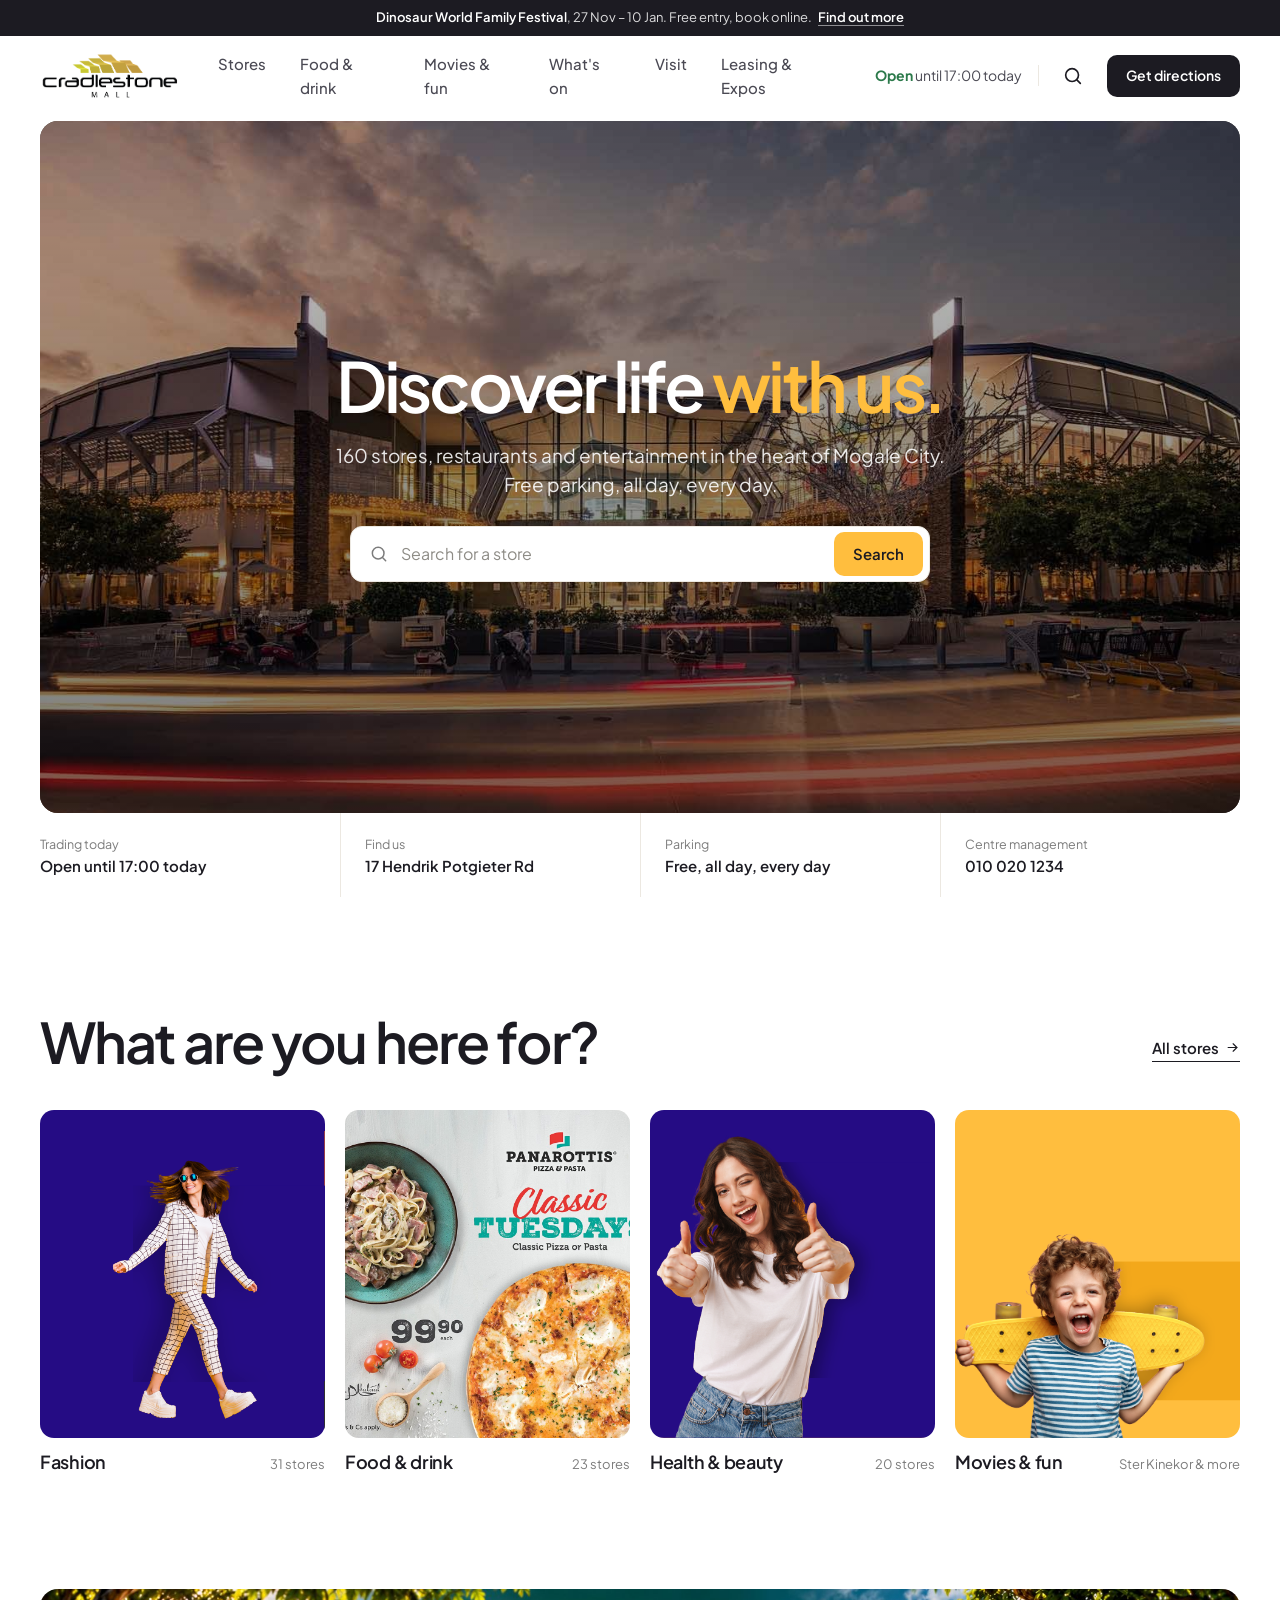
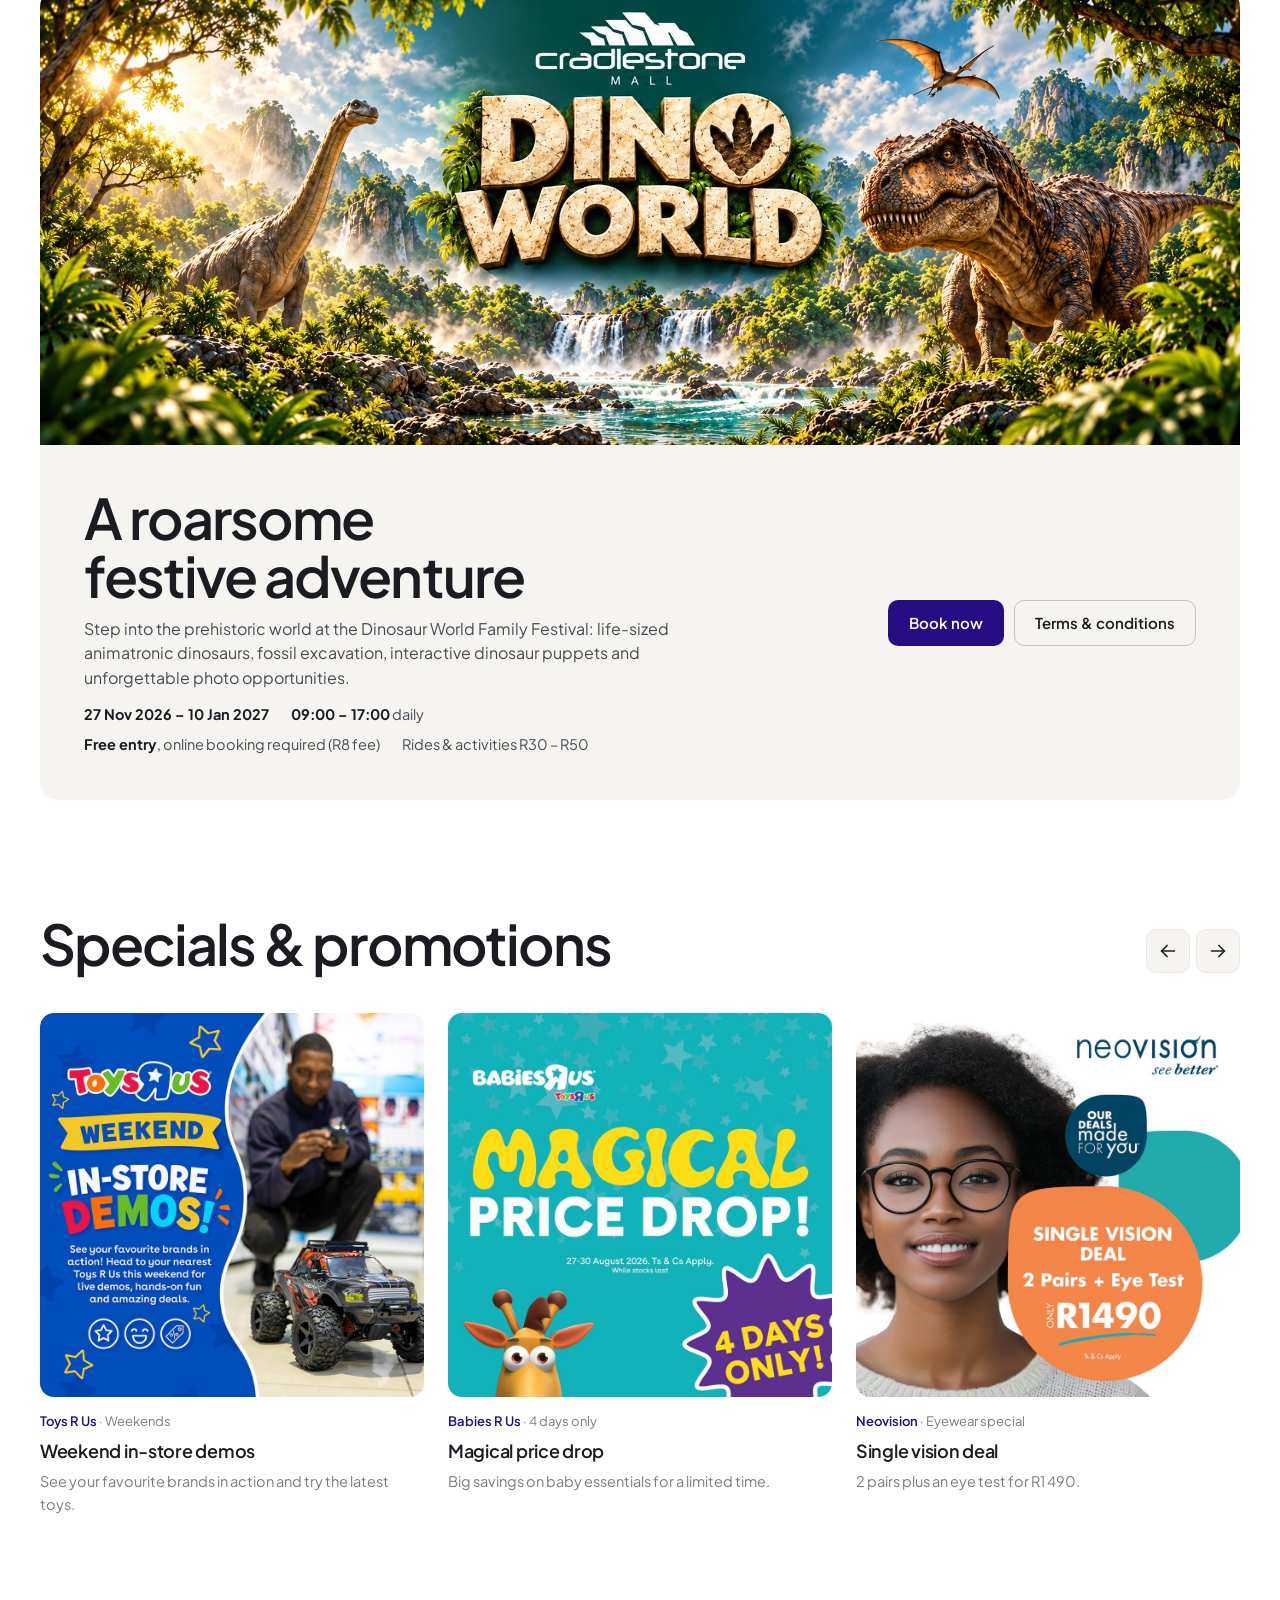
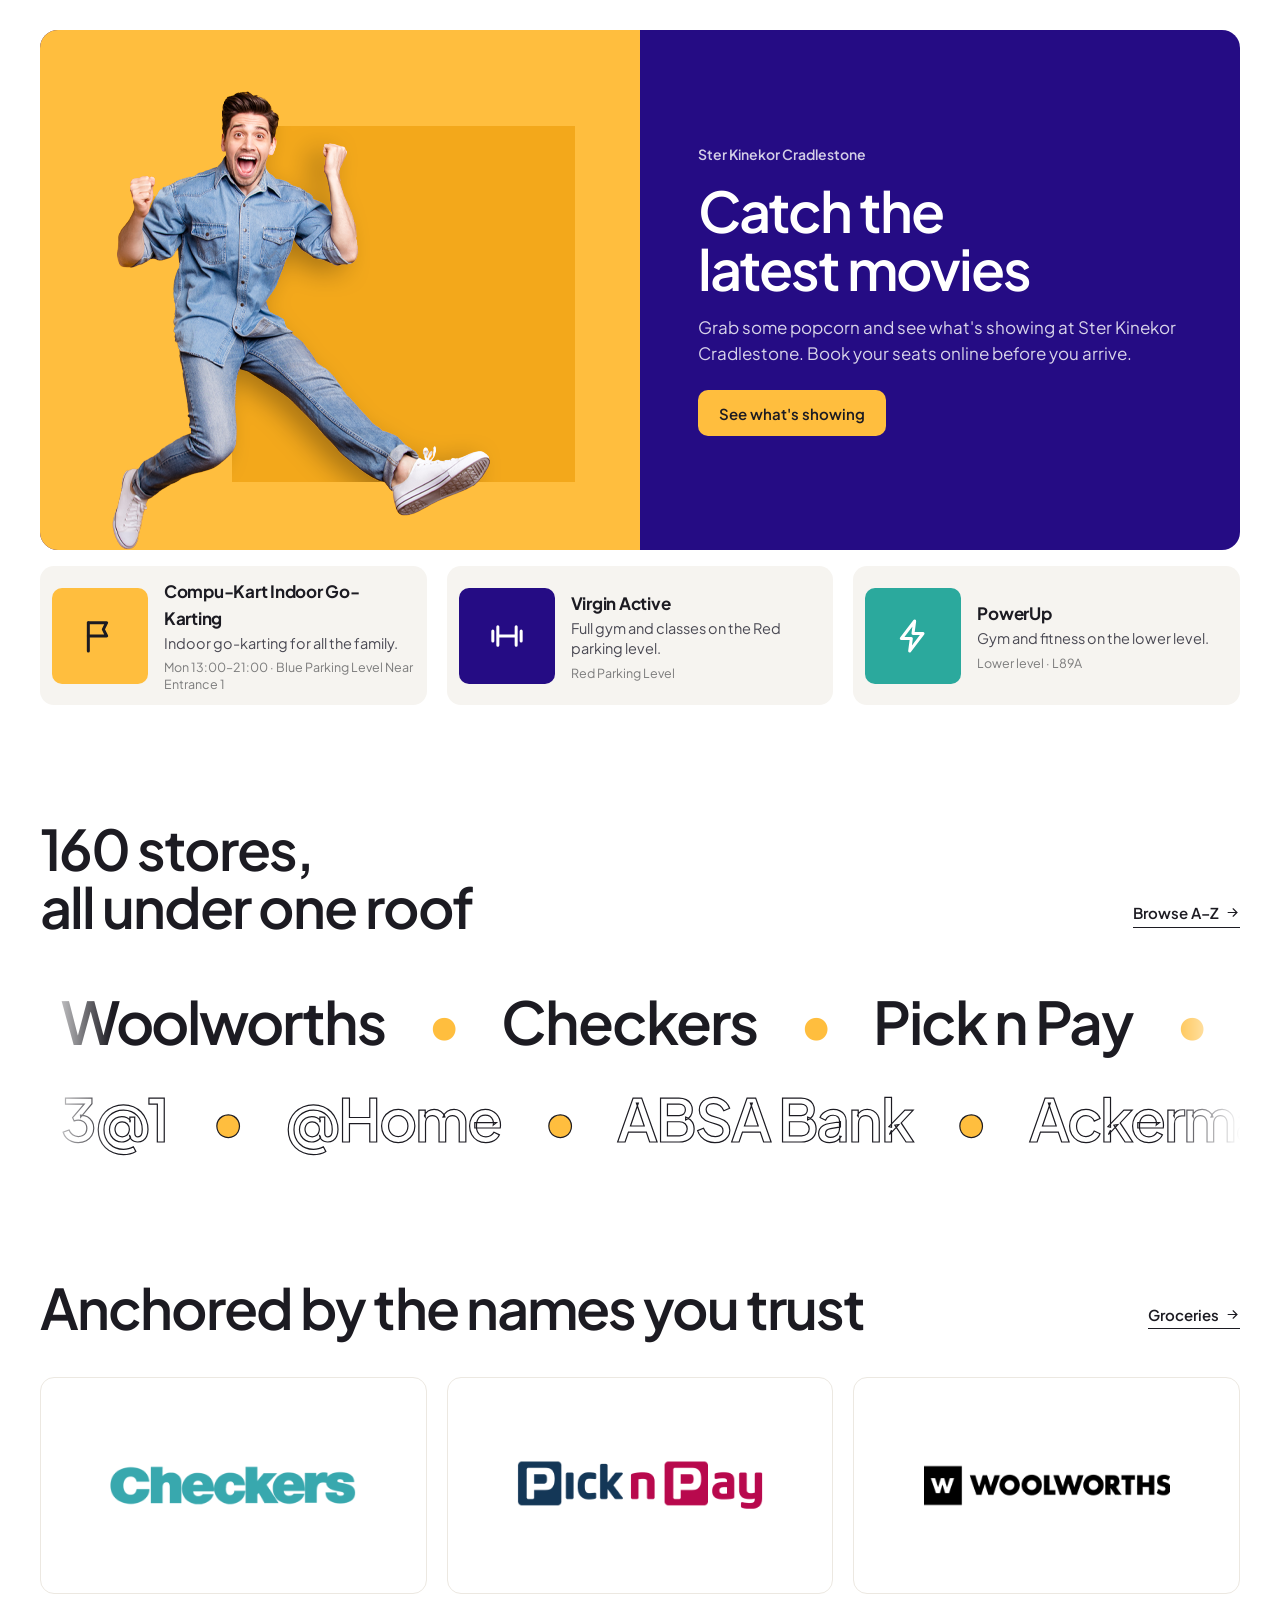
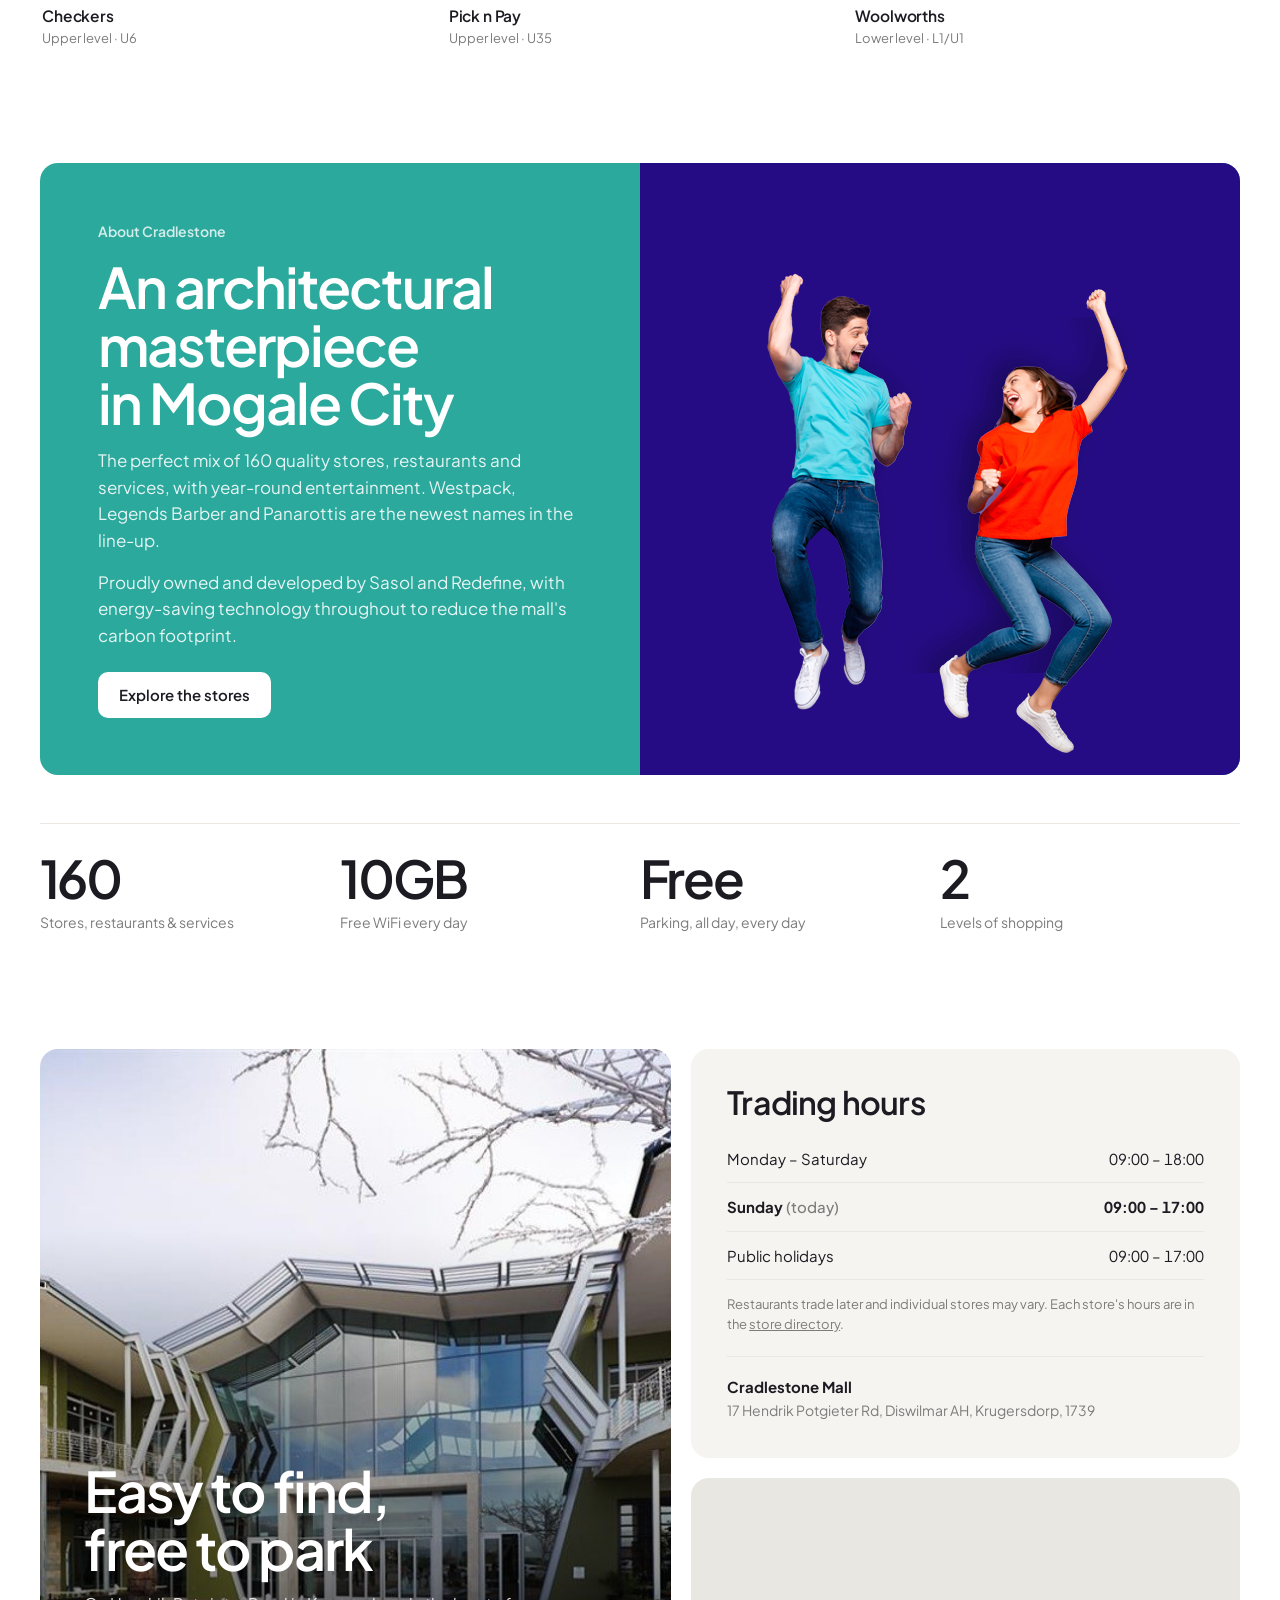
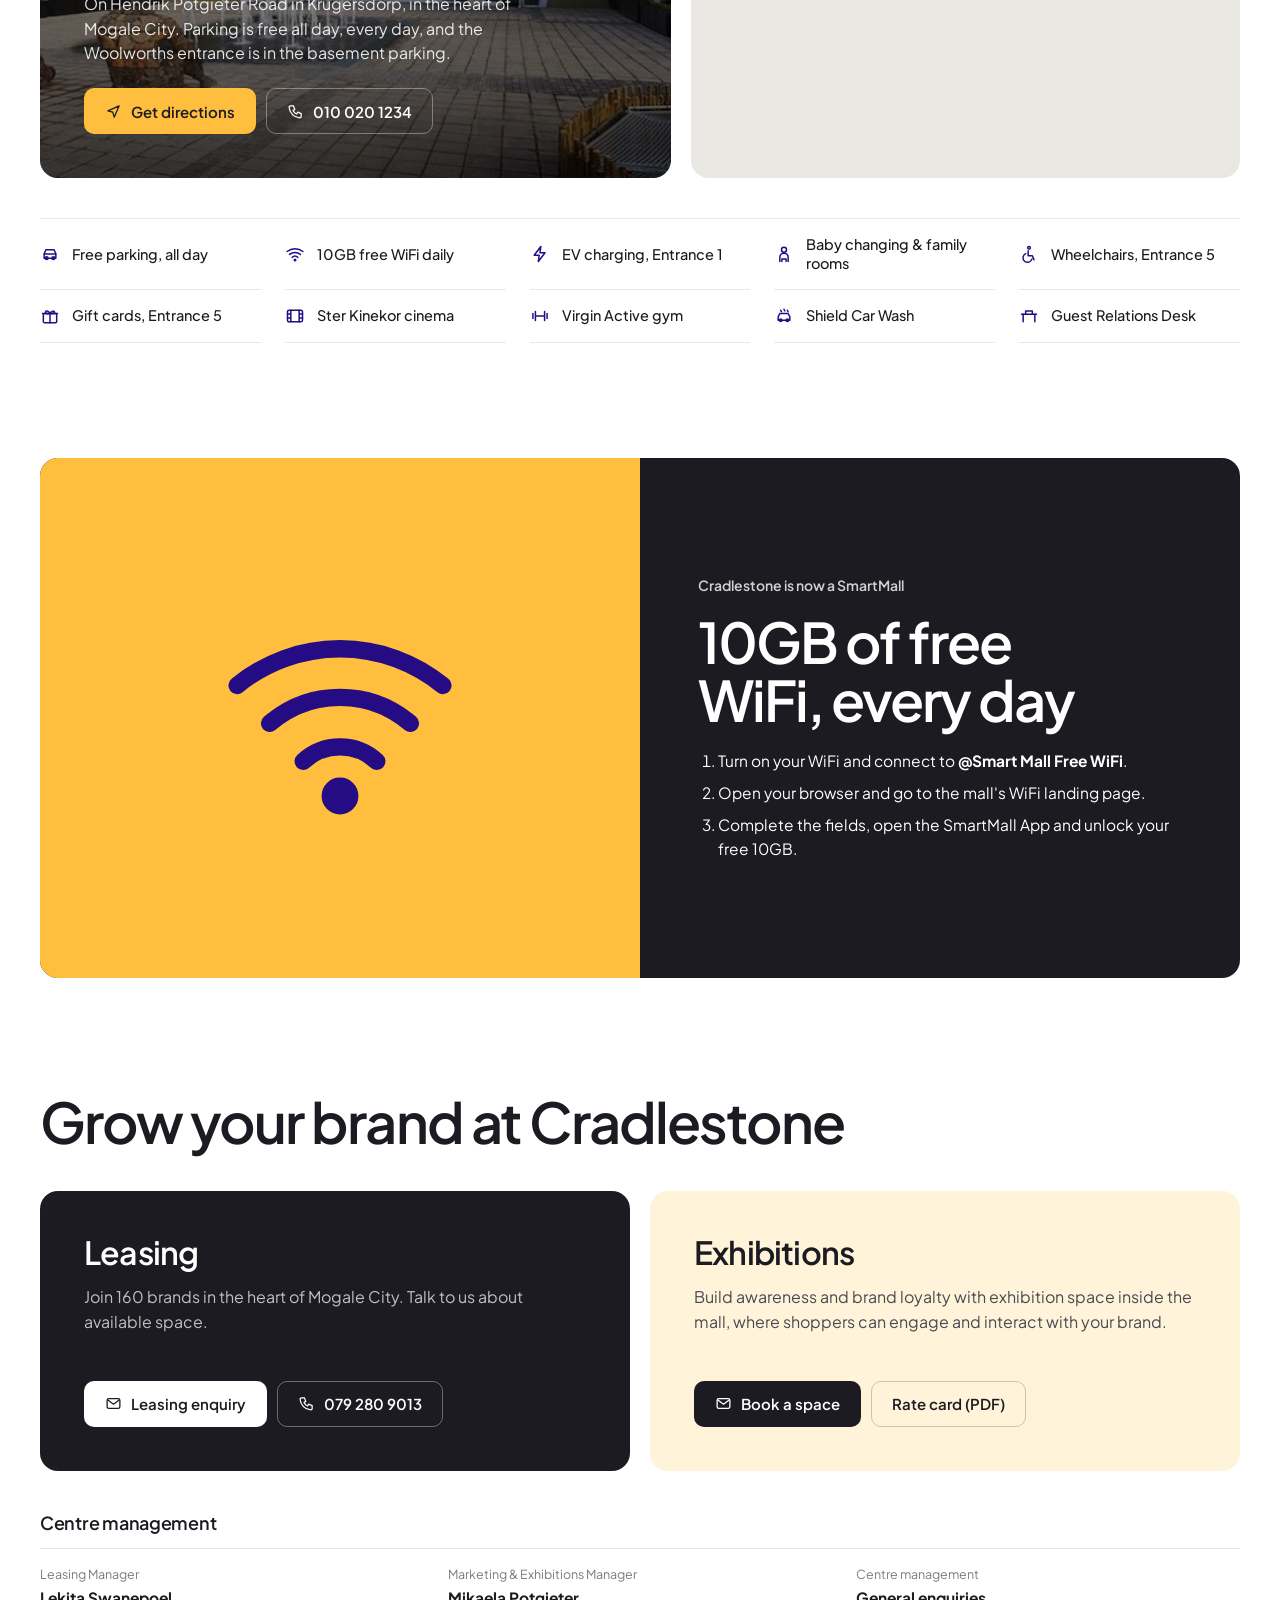
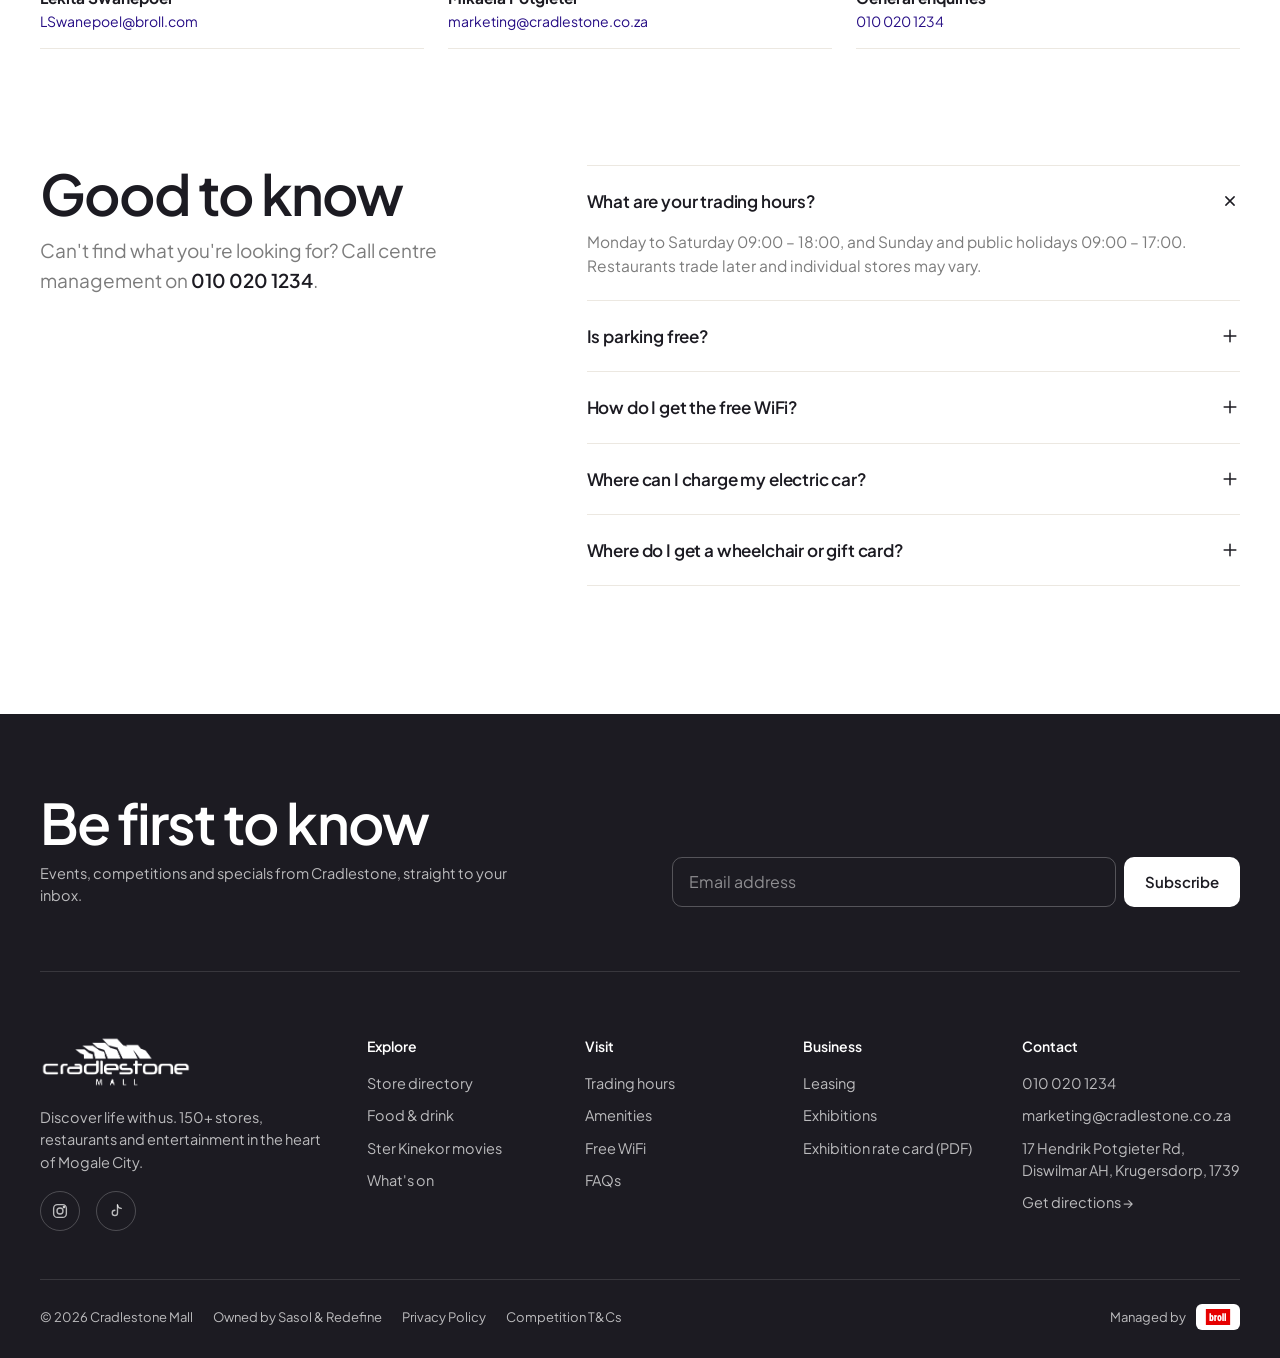
==== commit 7971316f: "Real photography: dusk exterior hero, daytime entrance, share image" ====
--- a/index.html
+++ b/index.html
@@ -7,6 +7,15 @@
 <meta name="description" content="Cradlestone Mall in Krugersdorp, Mogale City: 160 stores, restaurants, Ster Kinekor and Virgin Active. Free parking, free WiFi, trading hours, store directory and what's on.">
 <meta name="theme-color" content="#FFFFFF">
 <link rel="icon" href="assets/brand/favicon.png">
+<meta property="og:type" content="website">
+<meta property="og:site_name" content="Cradlestone Mall">
+<meta property="og:title" content="Cradlestone Mall | Discover life with us">
+<meta property="og:description" content="160 stores, restaurants, Ster Kinekor and more in the heart of Mogale City. Free parking, free WiFi.">
+<meta property="og:url" content="https://conversionadvantage00.github.io/cradlestonemall-staging/">
+<meta property="og:image" content="https://conversionadvantage00.github.io/cradlestonemall-staging/assets/og-image.jpg">
+<meta property="og:image:width" content="1200">
+<meta property="og:image:height" content="630">
+<meta name="twitter:card" content="summary_large_image">
 <link rel="preconnect" href="https://fonts.googleapis.com">
 <link rel="preconnect" href="https://fonts.gstatic.com" crossorigin>
 <link href="https://fonts.googleapis.com/css2?family=Plus+Jakarta+Sans:wght@400;500;600;700&display=swap" rel="stylesheet">
@@ -19,8 +28,10 @@
   <!-- HERO ---------------------------------------------------------------->
   <section class="hero">
     <div class="wrap">
-      <div class="hero-media brand">
-        <div class="hero-art"><img src="assets/img/cut-friends-yellow.png" alt="Two friends smiling" fetchpriority="high"></div>
+      <div class="hero-media">
+        <picture>
+          <img src="assets/img/exterior-dusk.jpg" alt="Cradlestone Mall's glass entrance lit up at dusk" fetchpriority="high" style="object-position:50% 62%">
+        </picture>
         <div class="hero-copy">
           <h1 class="h-display">Discover life <span class="y">with&nbsp;us.</span></h1>
           <div class="side">
@@ -175,7 +186,8 @@
   <section class="section" id="visit">
     <div class="wrap">
       <div class="visit">
-        <div class="visit-hero reveal" style="background:var(--red)">
+        <div class="visit-hero reveal">
+          <img src="assets/img/entrance-day.jpg" alt="Cradlestone Mall entrance with fountains and sculptures" loading="lazy">
           <h2 class="h-1">Easy to find,<br>free to park</h2>
           <p>On Hendrik Potgieter Road in Krugersdorp, in the heart of Mogale City. Parking is free all day, every day, and the Woolworths entrance is in the basement parking.</p>
           <div class="btns">
--- a/css/style.css
+++ b/css/style.css
@@ -739,3 +739,5 @@
 .result .mono { width: 40px; height: 40px; border-radius: 10px; font-size: 13px; }
 .sheet .s-logo.mono-lg { display: grid; place-items: center; height: 120px; background: var(--red); color: #fff; font-size: 44px; font-weight: 700; letter-spacing: -.02em; border: 0; }
 @media (min-width: 768px) { #featured { grid-template-columns: repeat(3, 1fr); } }
+/* Photo hero: brand yellow on the second line of the headline */
+.hero-copy .h-display .y { color: var(--yellow); }
